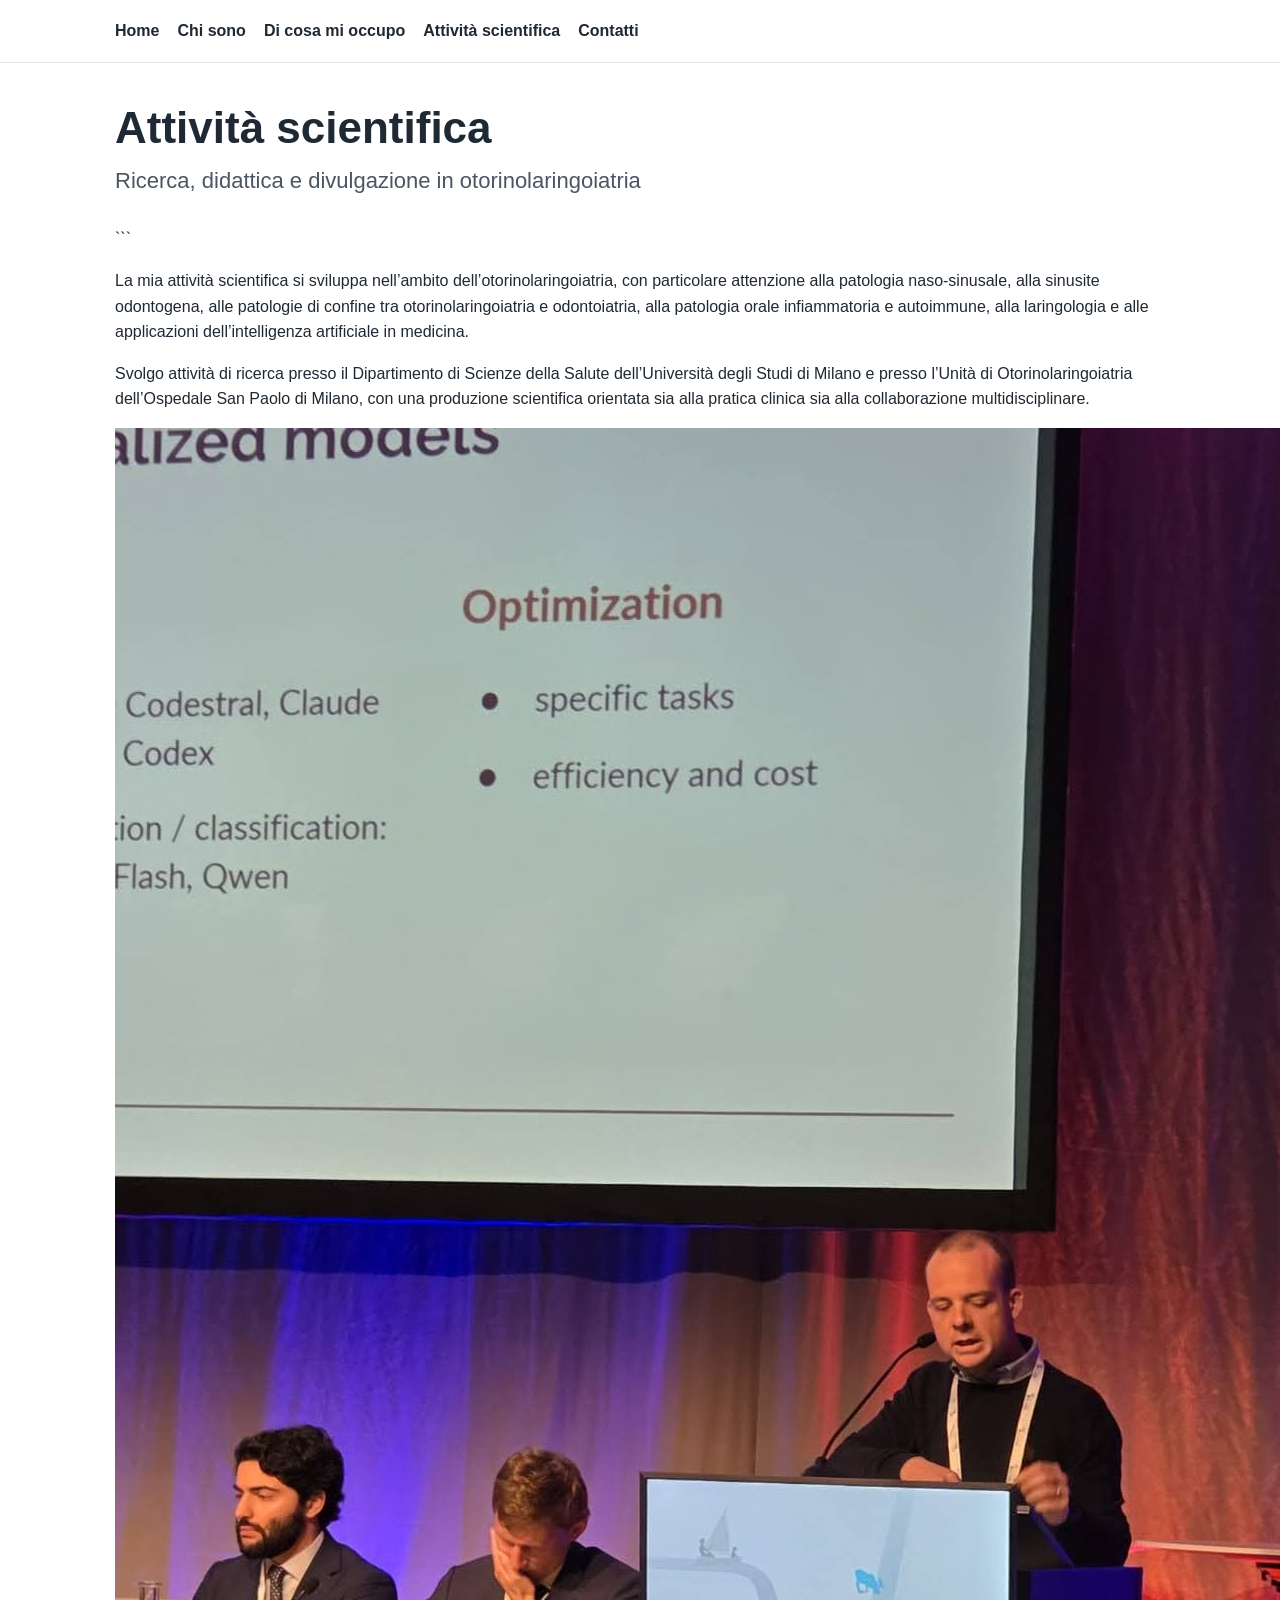
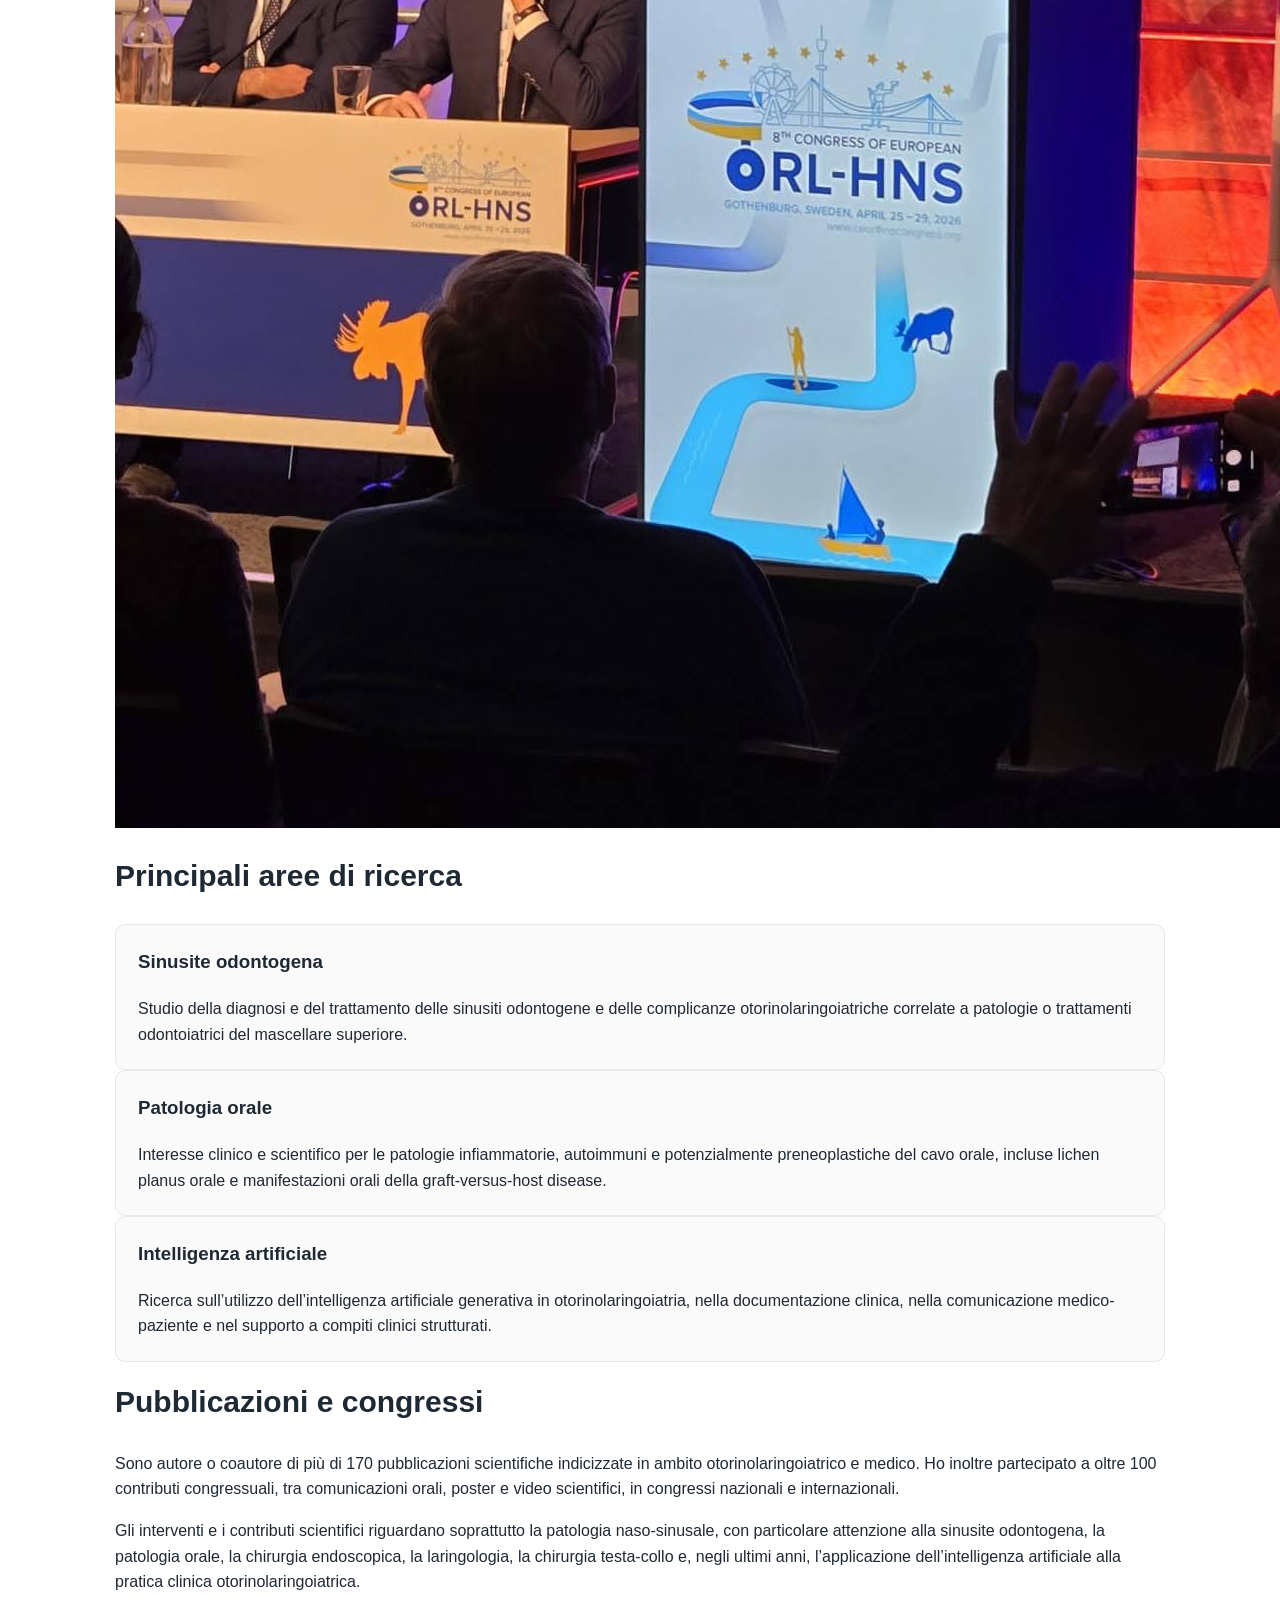
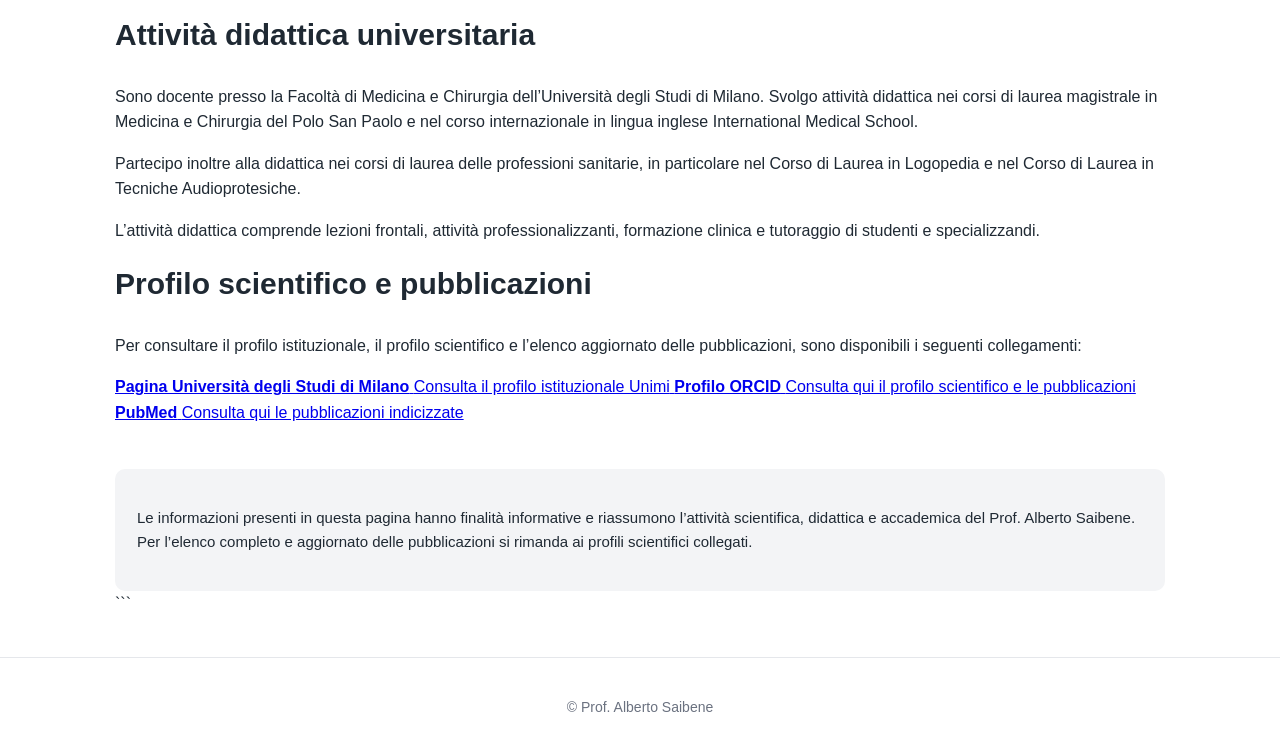
==== attivita-scientifica.html @ 61147c8d "Create attivita-scientifica.html" ====
<!DOCTYPE html>

<html lang="it">
<head>
  <meta charset="UTF-8">
  <meta name="viewport" content="width=device-width, initial-scale=1.0">

  <title>Attività scientifica | Prof. Alberto Saibene, otorinolaringoiatra a Milano</title>
  <meta name="description" content="Attività scientifica e didattica del Prof. Alberto Saibene: ricerca in otorinolaringoiatria, sinusite odontogena, patologia orale, laringologia, chirurgia endoscopica e intelligenza artificiale.">

  <link rel="stylesheet" href="style.css">
</head>

<body>
  <header>
    <nav>
      <a href="index.html">Home</a>
      <a href="chi-sono.html">Chi sono</a>
      <a href="cosa-tratto.html">Di cosa mi occupo</a>
      <a href="attivita-scientifica.html">Attività scientifica</a>
      <a href="contatti.html">Contatti</a>
    </nav>
  </header>

  <main>
    <section class="science-intro">
      <div class="science-text">
        <h1>Attività scientifica</h1>
        <p class="subtitle">Ricerca, didattica e divulgazione in otorinolaringoiatria</p>

```
    <p>
      La mia attività scientifica si sviluppa nell’ambito dell’otorinolaringoiatria,
      con particolare attenzione alla patologia naso-sinusale, alla sinusite odontogena,
      alle patologie di confine tra otorinolaringoiatria e odontoiatria, alla patologia
      orale infiammatoria e autoimmune, alla laringologia e alle applicazioni
      dell’intelligenza artificiale in medicina.
    </p>

    <p>
      Svolgo attività di ricerca presso il Dipartimento di Scienze della Salute
      dell’Università degli Studi di Milano e presso l’Unità di Otorinolaringoiatria
      dell’Ospedale San Paolo di Milano, con una produzione scientifica orientata sia
      alla pratica clinica sia alla collaborazione multidisciplinare.
    </p>
  </div>

  <div class="science-photo-container">
    <img src="podium-speaker.jpg" alt="Prof. Alberto Saibene durante una relazione scientifica" class="science-photo">
  </div>
</section>

<section class="highlight-box">
  <h2>Principali aree di ricerca</h2>

  <div class="feature-grid">
    <article>
      <h3>Sinusite odontogena</h3>
      <p>
        Studio della diagnosi e del trattamento delle sinusiti odontogene e delle
        complicanze otorinolaringoiatriche correlate a patologie o trattamenti
        odontoiatrici del mascellare superiore.
      </p>
    </article>

    <article>
      <h3>Patologia orale</h3>
      <p>
        Interesse clinico e scientifico per le patologie infiammatorie, autoimmuni
        e potenzialmente preneoplastiche del cavo orale, incluse lichen planus orale
        e manifestazioni orali della graft-versus-host disease.
      </p>
    </article>

    <article>
      <h3>Intelligenza artificiale</h3>
      <p>
        Ricerca sull’utilizzo dell’intelligenza artificiale generativa in
        otorinolaringoiatria, nella documentazione clinica, nella comunicazione
        medico-paziente e nel supporto a compiti clinici strutturati.
      </p>
    </article>
  </div>
</section>

<section class="content-section">
  <h2>Pubblicazioni e congressi</h2>

  <p>
    Sono autore o coautore di più di 170 pubblicazioni scientifiche indicizzate
    in ambito otorinolaringoiatrico e medico. Ho inoltre partecipato a oltre 100
    contributi congressuali, tra comunicazioni orali, poster e video scientifici,
    in congressi nazionali e internazionali.
  </p>

  <p>
    Gli interventi e i contributi scientifici riguardano soprattutto la patologia
    naso-sinusale, con particolare attenzione alla sinusite odontogena, la patologia
    orale, la chirurgia endoscopica, la laringologia, la chirurgia testa-collo e,
    negli ultimi anni, l’applicazione dell’intelligenza artificiale alla pratica
    clinica otorinolaringoiatrica.
  </p>
</section>

<section class="content-section">
  <h2>Attività didattica universitaria</h2>

  <p>
    Sono docente presso la Facoltà di Medicina e Chirurgia dell’Università degli
    Studi di Milano. Svolgo attività didattica nei corsi di laurea magistrale in
    Medicina e Chirurgia del Polo San Paolo e nel corso internazionale in lingua
    inglese International Medical School.
  </p>

  <p>
    Partecipo inoltre alla didattica nei corsi di laurea delle professioni sanitarie,
    in particolare nel Corso di Laurea in Logopedia e nel Corso di Laurea in Tecniche
    Audioprotesiche.
  </p>

  <p>
    L’attività didattica comprende lezioni frontali, attività professionalizzanti,
    formazione clinica e tutoraggio di studenti e specializzandi.
  </p>
</section>

<section class="content-section">
  <h2>Profilo scientifico e pubblicazioni</h2>

  <p>
    Per consultare il profilo istituzionale, il profilo scientifico e l’elenco
    aggiornato delle pubblicazioni, sono disponibili i seguenti collegamenti:
  </p>

  <div class="link-grid">
    <a class="link-card" href="https://www.unimi.it/it/ugov/person/alberto-saibene" target="_blank" rel="noopener noreferrer">
      <strong>Pagina Università degli Studi di Milano</strong>
      <span>Consulta il profilo istituzionale Unimi</span>
    </a>

    <a class="link-card" href="https://orcid.org/0000-0003-1457-6871" target="_blank" rel="noopener noreferrer">
      <strong>Profilo ORCID</strong>
      <span>Consulta qui il profilo scientifico e le pubblicazioni</span>
    </a>

    <a class="link-card" href="https://pubmed.ncbi.nlm.nih.gov/?term=saibene+am&sort=date" target="_blank" rel="noopener noreferrer">
      <strong>PubMed</strong>
      <span>Consulta qui le pubblicazioni indicizzate</span>
    </a>
  </div>
</section>

<section class="note">
  <p>
    Le informazioni presenti in questa pagina hanno finalità informative e riassumono
    l’attività scientifica, didattica e accademica del Prof. Alberto Saibene. Per
    l’elenco completo e aggiornato delle pubblicazioni si rimanda ai profili scientifici
    collegati.
  </p>
</section>
```

  </main>

  <footer>
    <p>© Prof. Alberto Saibene</p>
  </footer>
</body>
</html>
---- style.css ----
body {
  margin: 0;
  font-family: Arial, Helvetica, sans-serif;
  color: #1f2933;
  background: #ffffff;
  line-height: 1.6;
}

header {
  border-bottom: 1px solid #e5e7eb;
  background: #ffffff;
}

nav {
  max-width: 1050px;
  margin: 0 auto;
  padding: 18px 24px;
  display: flex;
  gap: 18px;
  flex-wrap: wrap;
}

nav a {
  color: #1f2933;
  text-decoration: none;
  font-weight: 600;
}

nav a:hover {
  text-decoration: underline;
}

main {
  max-width: 1050px;
  margin: 0 auto;
  padding: 40px 24px;
}

.hero {
  padding: 48px 0 56px 0;
  max-width: 780px;
}

h1 {
  font-size: 44px;
  line-height: 1.15;
  margin: 0 0 10px 0;
}

h2 {
  font-size: 30px;
  margin-top: 16px;
}

h3 {
  margin-top: 0;
}

.subtitle {
  font-size: 22px;
  color: #4b5563;
  margin-top: 0;
  margin-bottom: 28px;
}

.button {
  display: inline-block;
  margin-top: 22px;
  padding: 12px 18px;
  background: #1f2933;
  color: white;
  text-decoration: none;
  border-radius: 6px;
  font-weight: 600;
}

.button:hover {
  background: #374151;
}

.cards {
  display: grid;
  grid-template-columns: repeat(auto-fit, minmax(220px, 1fr));
  gap: 20px;
  margin-top: 24px;
}

article {
  border: 1px solid #e5e7eb;
  border-radius: 10px;
  padding: 22px;
  background: #fafafa;
}

article p {
  margin-bottom: 0;
}

.note {
  margin-top: 44px;
  padding: 22px;
  background: #f3f4f6;
  border-radius: 10px;
  font-size: 15px;
}

footer {
  border-top: 1px solid #e5e7eb;
  text-align: center;
  padding: 24px;
  color: #6b7280;
  font-size: 14px;
}

@media (max-width: 700px) {
  nav {
    gap: 12px;
    font-size: 15px;
  }

  main {
    padding: 28px 20px;
  }

  h1 {
    font-size: 34px;
  }

  h2 {
    font-size: 25px;
  }

  .subtitle {
    font-size: 19px;
  }

  .hero {
    padding: 34px 0 42px 0;
  }
}

.profile {
  display: grid;
  grid-template-columns: 1.8fr 1fr;
  gap: 40px;
  align-items: start;
}

.profile-photo-container {
  text-align: center;
}

.profile-photo {
  width: 100%;
  max-width: 320px;
  border-radius: 12px;
  border: 1px solid #e5e7eb;
}

@media (max-width: 800px) {
  .profile {
    grid-template-columns: 1fr;
  }

  .profile-photo-container {
    text-align: left;
  }

  .profile-photo {
    max-width: 260px;
  }
}

.hero-with-logo {
  display: grid;
  grid-template-columns: 1.6fr 0.8fr;
  gap: 40px;
  align-items: center;
  max-width: none;
}

.hero-text {
  max-width: 780px;
}

.hero-logo-container {
  text-align: right;
}

.hero-logo {
  width: 100%;
  max-width: 260px;
  height: auto;
}

@media (max-width: 800px) {
 .hero-with-logo {
  display: flex;
  align-items: right;
  justify-content: space-between;
  gap: 48px;
  max-width: none;
}

.hero-text {
  flex: 1;
  max-width: 760px;
}

.hero-logo-container {
  flex: 0 0 260px;
  text-align: right;
}

.hero-logo {
  width: 100%;
  max-width: 260px;
  height: auto;
}

/* Su schermi piccoli lo tiene comunque accanto, solo più compatto */
@media (max-width: 800px) {
  .hero-with-logo {
    gap: 20px;
  }

  .hero-logo-container {
    flex: 0 0 120px;
  }

  .hero-logo {
    max-width: 120px;
  }

  .hero-with-logo {
  display: flex;
  align-items: center;
  justify-content: space-between;
  gap: 48px;
  max-width: none;
}

.hero-text {
  flex: 1;
  max-width: 760px;
}

.hero-logo-container {
  flex: 0 0 260px;
  text-align: right;
}

.hero-logo {
  width: 100%;
  max-width: 260px;
  height: auto;
}

/* Su schermi piccoli lo tiene comunque accanto, solo più compatto */
@media (max-width: 800px) {
  .hero-with-logo {
    gap: 20px;
  }

  .hero-logo-container {
    flex: 0 0 120px;
  }

  .hero-logo {
    max-width: 120px;
  }
}

  .content-section {
margin-bottom: 38px;
}

.content-section a,
.highlight-box a {
color: #1f2933;
font-weight: 600;
}

.content-section a:hover,
.highlight-box a:hover {
text-decoration: underline;
}

.highlight-box {
margin: 10px 0 44px 0;
padding: 26px;
background: #f3f4f6;
border-radius: 12px;
}

.highlight-box h2 {
margin-top: 0;
}

.feature-grid {
display: grid;
grid-template-columns: repeat(auto-fit, minmax(260px, 1fr));
gap: 22px;
margin-top: 22px;
}

.feature-grid article {
background: #ffffff;
border: 1px solid #e5e7eb;
border-radius: 10px;
padding: 22px;
}

.feature-grid article p:last-child {
margin-bottom: 0;
}

.content-section {
margin-bottom: 38px;
}

.content-section a,
.highlight-box a {
color: #1f2933;
font-weight: 600;
}

.content-section a:hover,
.highlight-box a:hover {
text-decoration: underline;
}

.highlight-box {
margin: 10px 0 44px 0;
padding: 26px;
background: #f3f4f6;
border-radius: 12px;
}

.highlight-box h2 {
margin-top: 0;
}

.feature-grid {
display: grid;
grid-template-columns: repeat(auto-fit, minmax(260px, 1fr));
gap: 22px;
margin-top: 22px;
}

.feature-grid article {
background: #ffffff;
border: 1px solid #e5e7eb;
border-radius: 10px;
padding: 22px;
}

.feature-grid article p:last-child {
margin-bottom: 0;
}

.references-list {
padding-left: 22px;
}

.references-list li {
margin-bottom: 12px;
}

.source-note {
font-size: 14px;
color: #6b7280;
}
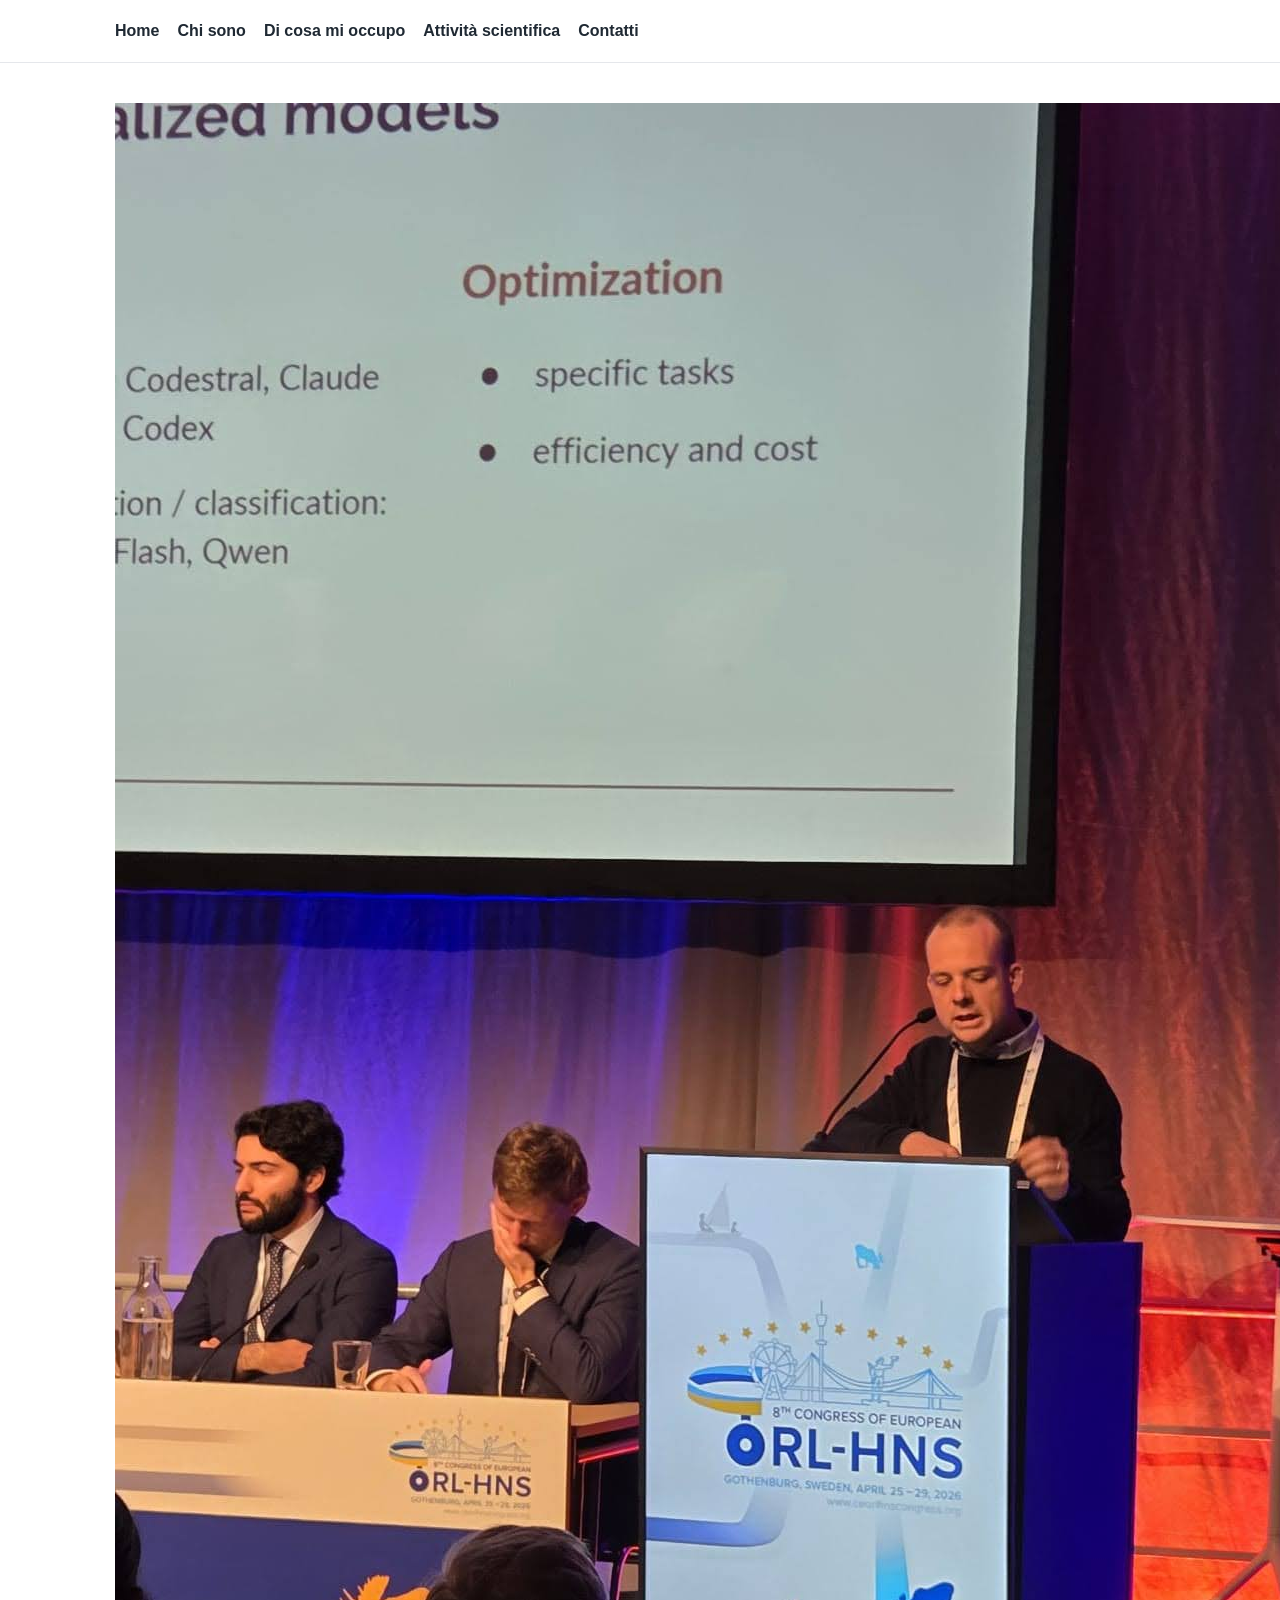
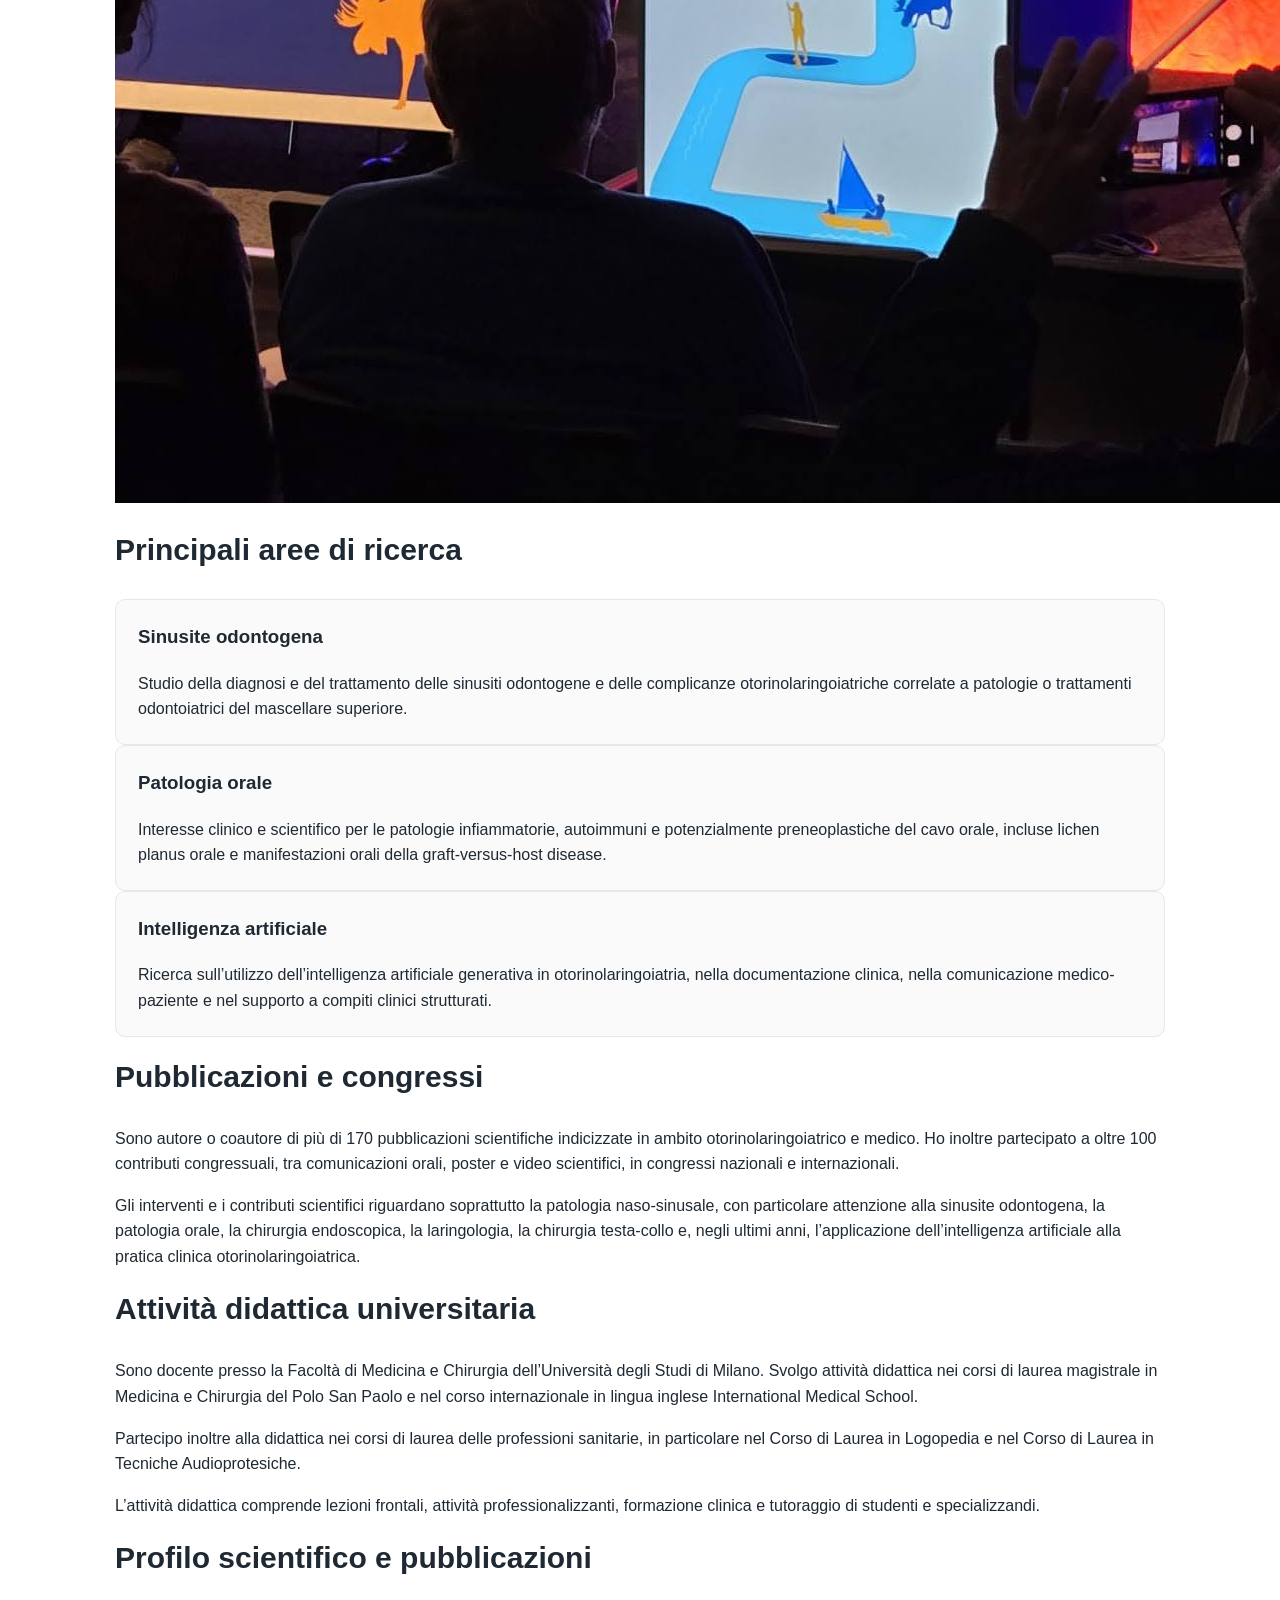
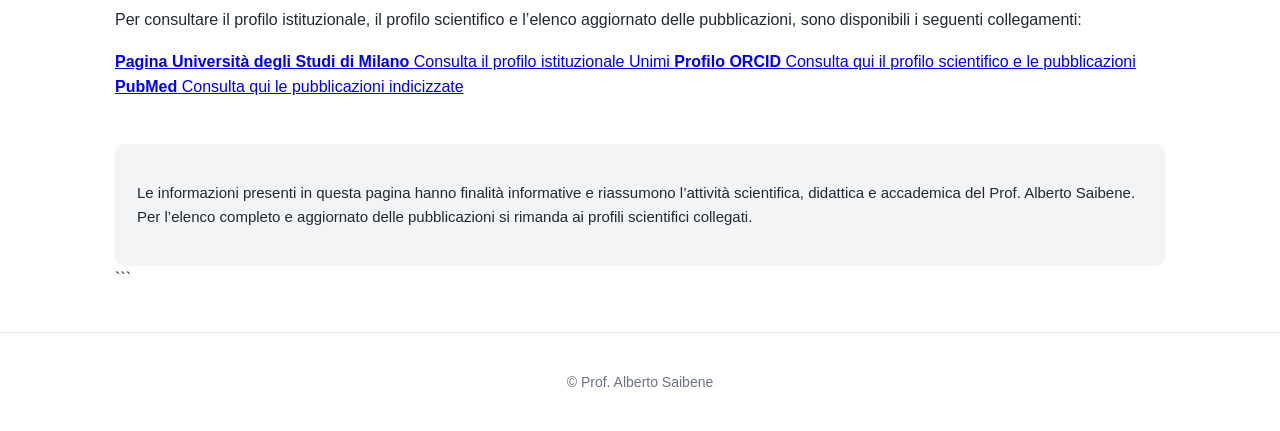
==== commit 54915e7d: "Update attivita-scientifica.html resize photo" ====
--- a/attivita-scientifica.html
+++ b/attivita-scientifica.html
@@ -23,29 +23,7 @@
   </header>
 
   <main>
-    <section class="science-intro">
-      <div class="science-text">
-        <h1>Attività scientifica</h1>
-        <p class="subtitle">Ricerca, didattica e divulgazione in otorinolaringoiatria</p>
-
-```
-    <p>
-      La mia attività scientifica si sviluppa nell’ambito dell’otorinolaringoiatria,
-      con particolare attenzione alla patologia naso-sinusale, alla sinusite odontogena,
-      alle patologie di confine tra otorinolaringoiatria e odontoiatria, alla patologia
-      orale infiammatoria e autoimmune, alla laringologia e alle applicazioni
-      dell’intelligenza artificiale in medicina.
-    </p>
-
-    <p>
-      Svolgo attività di ricerca presso il Dipartimento di Scienze della Salute
-      dell’Università degli Studi di Milano e presso l’Unità di Otorinolaringoiatria
-      dell’Ospedale San Paolo di Milano, con una produzione scientifica orientata sia
-      alla pratica clinica sia alla collaborazione multidisciplinare.
-    </p>
-  </div>
-
-  <div class="science-photo-container">
+    <div class="science-photo-container">
     <img src="podium-speaker.jpg" alt="Prof. Alberto Saibene durante una relazione scientifica" class="science-photo">
   </div>
 </section>
--- a/style.css
+++ b/style.css
@@ -372,4 +372,121 @@
 color: #6b7280;
 }
 
+  .science-intro {
+display: grid;
+grid-template-columns: 1.7fr 0.9fr;
+gap: 40px;
+align-items: start;
+margin-bottom: 44px;
+}
+
+.science-text {
+max-width: 760px;
+}
+
+.science-photo-container {
+text-align: right;
+}
+
+.science-photo {
+width: 100%;
+max-width: 320px;
+border-radius: 12px;
+border: 1px solid #e5e7eb;
+}
+
+.link-grid {
+display: grid;
+grid-template-columns: repeat(auto-fit, minmax(240px, 1fr));
+gap: 18px;
+margin-top: 22px;
+}
+
+.link-card {
+display: block;
+padding: 20px;
+border: 1px solid #e5e7eb;
+border-radius: 10px;
+background: #fafafa;
+color: #1f2933;
+text-decoration: none;
+}
+
+.link-card strong {
+display: block;
+margin-bottom: 8px;
+}
+
+.link-card span {
+display: block;
+color: #4b5563;
+font-size: 15px;
+}
+
+.link-card:hover {
+background: #f3f4f6;
+text-decoration: none;
+}
+
+@media (max-width: 800px) {
+.science-intro {
+grid-template-columns: 1fr;
+}
+
+.science-photo-container {
+text-align: left;
+}
+
+.science-photo {
+max-width: 260px;
+}
+}
+
+
+.science-intro {
+display: flex !important;
+flex-direction: row !important;
+align-items: flex-start;
+justify-content: space-between;
+gap: 36px;
+margin-bottom: 44px;
+}
+
+.science-text {
+flex: 1 1 auto;
+max-width: 720px;
+}
+
+.science-photo-container {
+flex: 0 0 220px;
+text-align: right;
+}
+
+.science-photo {
+display: block;
+width: 220px !important;
+max-width: 220px !important;
+height: auto !important;
+border-radius: 12px;
+border: 1px solid #e5e7eb;
+margin-left: auto;
+}
+
+@media (max-width: 650px) {
+.science-intro {
+flex-direction: column !important;
+}
+
+.science-photo-container {
+flex: none;
+text-align: left;
+}
+
+.science-photo {
+width: 180px !important;
+max-width: 180px !important;
+margin-left: 0;
+}
+}
+
   
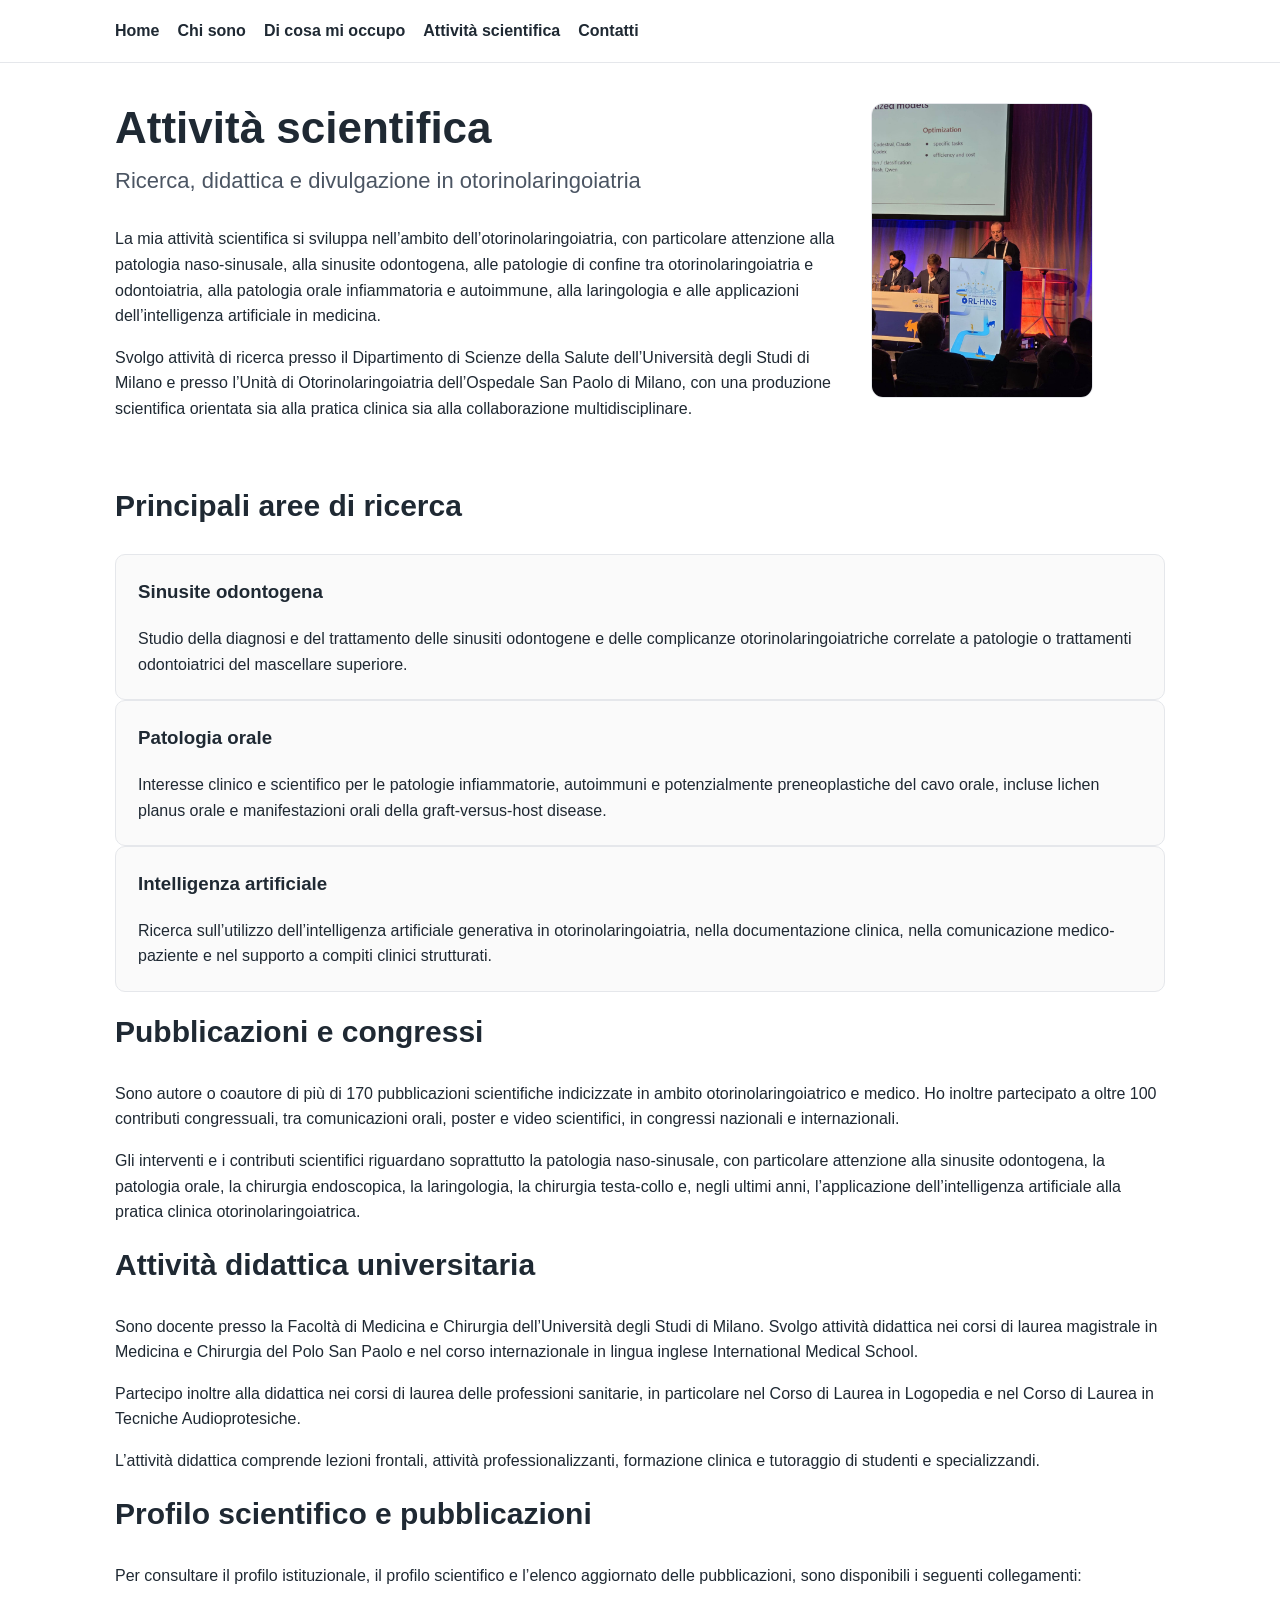
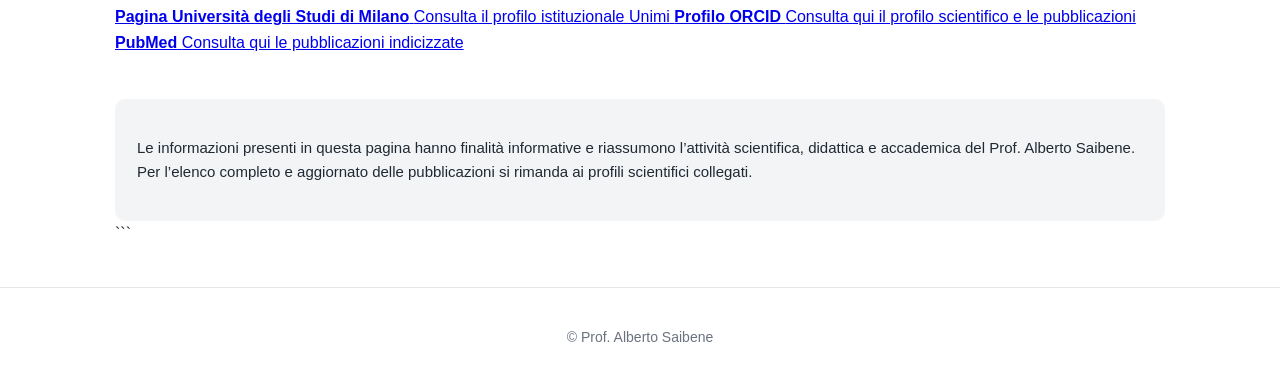
==== commit 89825ecc: "Update attivita-scientifica.html" ====
--- a/attivita-scientifica.html
+++ b/attivita-scientifica.html
@@ -23,8 +23,34 @@
   </header>
 
   <main>
-    <div class="science-photo-container">
-    <img src="podium-speaker.jpg" alt="Prof. Alberto Saibene durante una relazione scientifica" class="science-photo">
+  <section class="science-intro" style="display: flex; align-items: flex-start; gap: 36px; margin-bottom: 44px;">
+  <div class="science-text" style="flex: 1; max-width: 720px;">
+    <h1>Attività scientifica</h1>
+    <p class="subtitle">Ricerca, didattica e divulgazione in otorinolaringoiatria</p>
+
+    <p>
+      La mia attività scientifica si sviluppa nell’ambito dell’otorinolaringoiatria,
+      con particolare attenzione alla patologia naso-sinusale, alla sinusite odontogena,
+      alle patologie di confine tra otorinolaringoiatria e odontoiatria, alla patologia
+      orale infiammatoria e autoimmune, alla laringologia e alle applicazioni
+      dell’intelligenza artificiale in medicina.
+    </p>
+
+    <p>
+      Svolgo attività di ricerca presso il Dipartimento di Scienze della Salute
+      dell’Università degli Studi di Milano e presso l’Unità di Otorinolaringoiatria
+      dell’Ospedale San Paolo di Milano, con una produzione scientifica orientata sia
+      alla pratica clinica sia alla collaborazione multidisciplinare.
+    </p>
+  </div>
+
+  <div class="science-photo-container" style="flex: 0 0 220px; text-align: right;">
+    <img 
+      src="podium-speaker.jpg" 
+      alt="Prof. Alberto Saibene durante una relazione scientifica" 
+      class="science-photo"
+      style="width: 220px; max-width: 220px; height: auto; border-radius: 12px; border: 1px solid #e5e7eb;"
+    >
   </div>
 </section>
 
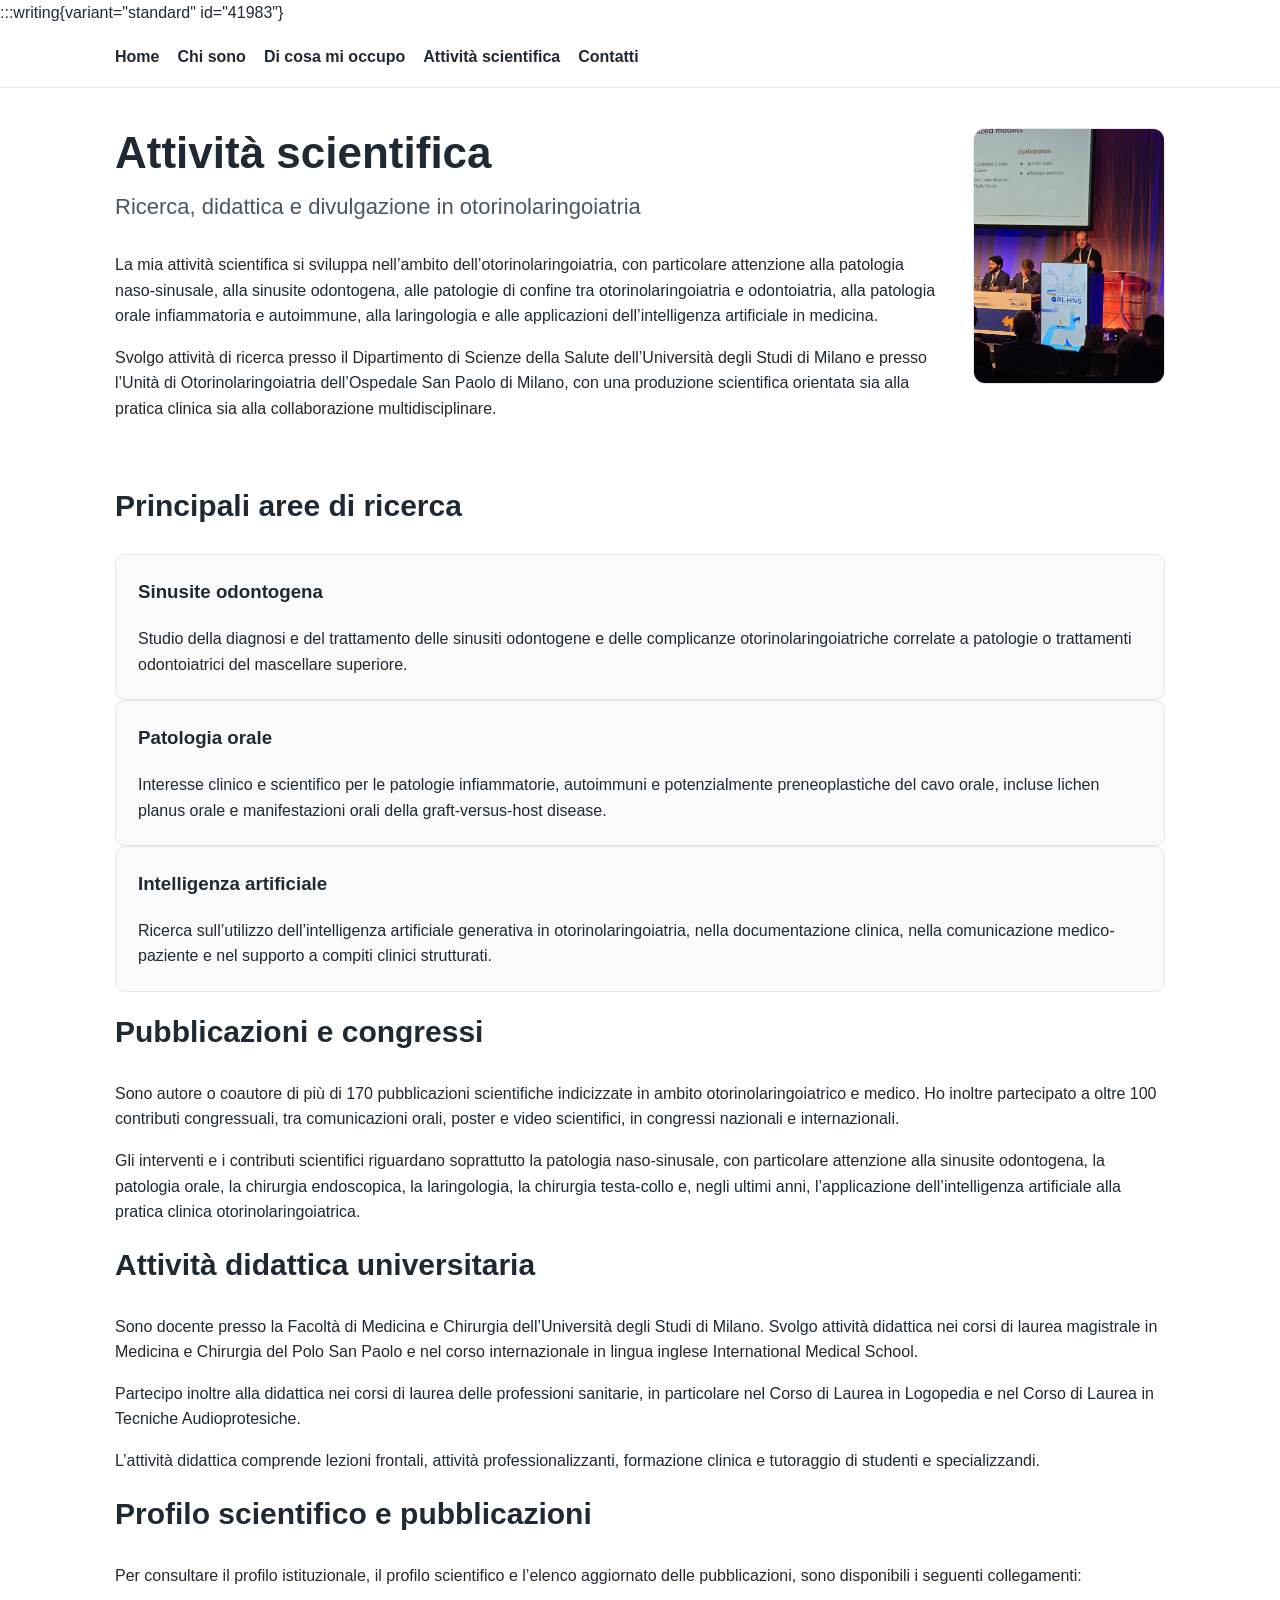
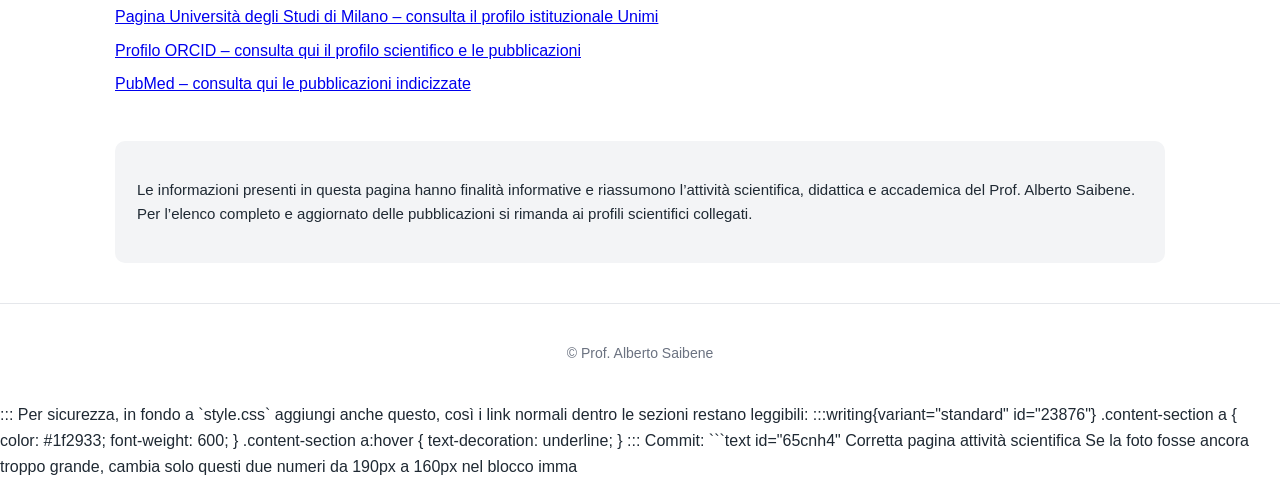
==== commit 023ee142: "Update attivita-scientifica.html rewritten entirely" ====
--- a/attivita-scientifica.html
+++ b/attivita-scientifica.html
@@ -1,5 +1,5 @@
+:::writing{variant="standard" id="41983"}
 <!DOCTYPE html>
-
 <html lang="it">
 <head>
   <meta charset="UTF-8">
@@ -23,147 +23,147 @@
   </header>
 
   <main>
-  <section class="science-intro" style="display: flex; align-items: flex-start; gap: 36px; margin-bottom: 44px;">
-  <div class="science-text" style="flex: 1; max-width: 720px;">
-    <h1>Attività scientifica</h1>
-    <p class="subtitle">Ricerca, didattica e divulgazione in otorinolaringoiatria</p>
+    <section style="display: flex; flex-direction: row; align-items: flex-start; gap: 32px; margin-bottom: 44px;">
+      <div style="flex: 1 1 auto; min-width: 0;">
+        <h1>Attività scientifica</h1>
+        <p class="subtitle">Ricerca, didattica e divulgazione in otorinolaringoiatria</p>
 
-    <p>
-      La mia attività scientifica si sviluppa nell’ambito dell’otorinolaringoiatria,
-      con particolare attenzione alla patologia naso-sinusale, alla sinusite odontogena,
-      alle patologie di confine tra otorinolaringoiatria e odontoiatria, alla patologia
-      orale infiammatoria e autoimmune, alla laringologia e alle applicazioni
-      dell’intelligenza artificiale in medicina.
-    </p>
+        <p>
+          La mia attività scientifica si sviluppa nell’ambito dell’otorinolaringoiatria,
+          con particolare attenzione alla patologia naso-sinusale, alla sinusite odontogena,
+          alle patologie di confine tra otorinolaringoiatria e odontoiatria, alla patologia
+          orale infiammatoria e autoimmune, alla laringologia e alle applicazioni
+          dell’intelligenza artificiale in medicina.
+        </p>
 
-    <p>
-      Svolgo attività di ricerca presso il Dipartimento di Scienze della Salute
-      dell’Università degli Studi di Milano e presso l’Unità di Otorinolaringoiatria
-      dell’Ospedale San Paolo di Milano, con una produzione scientifica orientata sia
-      alla pratica clinica sia alla collaborazione multidisciplinare.
-    </p>
-  </div>
+        <p>
+          Svolgo attività di ricerca presso il Dipartimento di Scienze della Salute
+          dell’Università degli Studi di Milano e presso l’Unità di Otorinolaringoiatria
+          dell’Ospedale San Paolo di Milano, con una produzione scientifica orientata sia
+          alla pratica clinica sia alla collaborazione multidisciplinare.
+        </p>
+      </div>
 
-  <div class="science-photo-container" style="flex: 0 0 220px; text-align: right;">
-    <img 
-      src="podium-speaker.jpg" 
-      alt="Prof. Alberto Saibene durante una relazione scientifica" 
-      class="science-photo"
-      style="width: 220px; max-width: 220px; height: auto; border-radius: 12px; border: 1px solid #e5e7eb;"
-    >
-  </div>
-</section>
+      <div style="flex: 0 0 190px; text-align: right;">
+        <img
+          src="podium-speaker.jpg"
+          alt="Prof. Alberto Saibene durante una relazione scientifica"
+          style="display: block; width: 190px; max-width: 190px; height: auto; border-radius: 12px; border: 1px solid #e5e7eb;"
+        >
+      </div>
+    </section>
 
-<section class="highlight-box">
-  <h2>Principali aree di ricerca</h2>
+    <section class="highlight-box">
+      <h2>Principali aree di ricerca</h2>
 
-  <div class="feature-grid">
-    <article>
-      <h3>Sinusite odontogena</h3>
+      <div class="feature-grid">
+        <article>
+          <h3>Sinusite odontogena</h3>
+          <p>
+            Studio della diagnosi e del trattamento delle sinusiti odontogene e delle
+            complicanze otorinolaringoiatriche correlate a patologie o trattamenti
+            odontoiatrici del mascellare superiore.
+          </p>
+        </article>
+
+        <article>
+          <h3>Patologia orale</h3>
+          <p>
+            Interesse clinico e scientifico per le patologie infiammatorie, autoimmuni
+            e potenzialmente preneoplastiche del cavo orale, incluse lichen planus orale
+            e manifestazioni orali della graft-versus-host disease.
+          </p>
+        </article>
+
+        <article>
+          <h3>Intelligenza artificiale</h3>
+          <p>
+            Ricerca sull’utilizzo dell’intelligenza artificiale generativa in
+            otorinolaringoiatria, nella documentazione clinica, nella comunicazione
+            medico-paziente e nel supporto a compiti clinici strutturati.
+          </p>
+        </article>
+      </div>
+    </section>
+
+    <section class="content-section">
+      <h2>Pubblicazioni e congressi</h2>
+
       <p>
-        Studio della diagnosi e del trattamento delle sinusiti odontogene e delle
-        complicanze otorinolaringoiatriche correlate a patologie o trattamenti
-        odontoiatrici del mascellare superiore.
+        Sono autore o coautore di più di 170 pubblicazioni scientifiche indicizzate
+        in ambito otorinolaringoiatrico e medico. Ho inoltre partecipato a oltre 100
+        contributi congressuali, tra comunicazioni orali, poster e video scientifici,
+        in congressi nazionali e internazionali.
       </p>
-    </article>
 
-    <article>
-      <h3>Patologia orale</h3>
       <p>
-        Interesse clinico e scientifico per le patologie infiammatorie, autoimmuni
-        e potenzialmente preneoplastiche del cavo orale, incluse lichen planus orale
-        e manifestazioni orali della graft-versus-host disease.
+        Gli interventi e i contributi scientifici riguardano soprattutto la patologia
+        naso-sinusale, con particolare attenzione alla sinusite odontogena, la patologia
+        orale, la chirurgia endoscopica, la laringologia, la chirurgia testa-collo e,
+        negli ultimi anni, l’applicazione dell’intelligenza artificiale alla pratica
+        clinica otorinolaringoiatrica.
       </p>
-    </article>
+    </section>
 
-    <article>
-      <h3>Intelligenza artificiale</h3>
+    <section class="content-section">
+      <h2>Attività didattica universitaria</h2>
+
       <p>
-        Ricerca sull’utilizzo dell’intelligenza artificiale generativa in
-        otorinolaringoiatria, nella documentazione clinica, nella comunicazione
-        medico-paziente e nel supporto a compiti clinici strutturati.
+        Sono docente presso la Facoltà di Medicina e Chirurgia dell’Università degli
+        Studi di Milano. Svolgo attività didattica nei corsi di laurea magistrale in
+        Medicina e Chirurgia del Polo San Paolo e nel corso internazionale in lingua
+        inglese International Medical School.
       </p>
-    </article>
-  </div>
-</section>
 
-<section class="content-section">
-  <h2>Pubblicazioni e congressi</h2>
+      <p>
+        Partecipo inoltre alla didattica nei corsi di laurea delle professioni sanitarie,
+        in particolare nel Corso di Laurea in Logopedia e nel Corso di Laurea in Tecniche
+        Audioprotesiche.
+      </p>
 
-  <p>
-    Sono autore o coautore di più di 170 pubblicazioni scientifiche indicizzate
-    in ambito otorinolaringoiatrico e medico. Ho inoltre partecipato a oltre 100
-    contributi congressuali, tra comunicazioni orali, poster e video scientifici,
-    in congressi nazionali e internazionali.
-  </p>
+      <p>
+        L’attività didattica comprende lezioni frontali, attività professionalizzanti,
+        formazione clinica e tutoraggio di studenti e specializzandi.
+      </p>
+    </section>
 
-  <p>
-    Gli interventi e i contributi scientifici riguardano soprattutto la patologia
-    naso-sinusale, con particolare attenzione alla sinusite odontogena, la patologia
-    orale, la chirurgia endoscopica, la laringologia, la chirurgia testa-collo e,
-    negli ultimi anni, l’applicazione dell’intelligenza artificiale alla pratica
-    clinica otorinolaringoiatrica.
-  </p>
-</section>
+    <section class="content-section">
+      <h2>Profilo scientifico e pubblicazioni</h2>
 
-<section class="content-section">
-  <h2>Attività didattica universitaria</h2>
+      <p>
+        Per consultare il profilo istituzionale, il profilo scientifico e l’elenco
+        aggiornato delle pubblicazioni, sono disponibili i seguenti collegamenti:
+      </p>
 
-  <p>
-    Sono docente presso la Facoltà di Medicina e Chirurgia dell’Università degli
-    Studi di Milano. Svolgo attività didattica nei corsi di laurea magistrale in
-    Medicina e Chirurgia del Polo San Paolo e nel corso internazionale in lingua
-    inglese International Medical School.
-  </p>
+      <div style="margin-top: 14px;">
+        <p style="margin: 0 0 8px 0;">
+          <a href="https://www.unimi.it/it/ugov/person/alberto-saibene" target="_blank" rel="noopener noreferrer">
+            Pagina Università degli Studi di Milano – consulta il profilo istituzionale Unimi
+          </a>
+        </p>
 
-  <p>
-    Partecipo inoltre alla didattica nei corsi di laurea delle professioni sanitarie,
-    in particolare nel Corso di Laurea in Logopedia e nel Corso di Laurea in Tecniche
-    Audioprotesiche.
-  </p>
+        <p style="margin: 0 0 8px 0;">
+          <a href="https://orcid.org/0000-0003-1457-6871" target="_blank" rel="noopener noreferrer">
+            Profilo ORCID – consulta qui il profilo scientifico e le pubblicazioni
+          </a>
+        </p>
 
-  <p>
-    L’attività didattica comprende lezioni frontali, attività professionalizzanti,
-    formazione clinica e tutoraggio di studenti e specializzandi.
-  </p>
-</section>
+        <p style="margin: 0;">
+          <a href="https://pubmed.ncbi.nlm.nih.gov/?term=saibene+am&sort=date" target="_blank" rel="noopener noreferrer">
+            PubMed – consulta qui le pubblicazioni indicizzate
+          </a>
+        </p>
+      </div>
+    </section>
 
-<section class="content-section">
-  <h2>Profilo scientifico e pubblicazioni</h2>
-
-  <p>
-    Per consultare il profilo istituzionale, il profilo scientifico e l’elenco
-    aggiornato delle pubblicazioni, sono disponibili i seguenti collegamenti:
-  </p>
-
-  <div class="link-grid">
-    <a class="link-card" href="https://www.unimi.it/it/ugov/person/alberto-saibene" target="_blank" rel="noopener noreferrer">
-      <strong>Pagina Università degli Studi di Milano</strong>
-      <span>Consulta il profilo istituzionale Unimi</span>
-    </a>
-
-    <a class="link-card" href="https://orcid.org/0000-0003-1457-6871" target="_blank" rel="noopener noreferrer">
-      <strong>Profilo ORCID</strong>
-      <span>Consulta qui il profilo scientifico e le pubblicazioni</span>
-    </a>
-
-    <a class="link-card" href="https://pubmed.ncbi.nlm.nih.gov/?term=saibene+am&sort=date" target="_blank" rel="noopener noreferrer">
-      <strong>PubMed</strong>
-      <span>Consulta qui le pubblicazioni indicizzate</span>
-    </a>
-  </div>
-</section>
-
-<section class="note">
-  <p>
-    Le informazioni presenti in questa pagina hanno finalità informative e riassumono
-    l’attività scientifica, didattica e accademica del Prof. Alberto Saibene. Per
-    l’elenco completo e aggiornato delle pubblicazioni si rimanda ai profili scientifici
-    collegati.
-  </p>
-</section>
-```
-
+    <section class="note">
+      <p>
+        Le informazioni presenti in questa pagina hanno finalità informative e riassumono
+        l’attività scientifica, didattica e accademica del Prof. Alberto Saibene. Per
+        l’elenco completo e aggiornato delle pubblicazioni si rimanda ai profili scientifici
+        collegati.
+      </p>
+    </section>
   </main>
 
   <footer>
@@ -171,3 +171,24 @@
   </footer>
 </body>
 </html>
+:::
+
+Per sicurezza, in fondo a `style.css` aggiungi anche questo, così i link normali dentro le sezioni restano leggibili:
+
+:::writing{variant="standard" id="23876"}
+.content-section a {
+  color: #1f2933;
+  font-weight: 600;
+}
+
+.content-section a:hover {
+  text-decoration: underline;
+}
+:::
+
+Commit:
+
+```text id="65cnh4"
+Corretta pagina attività scientifica
+
+Se la foto fosse ancora troppo grande, cambia solo questi due numeri da 190px a 160px nel blocco imma
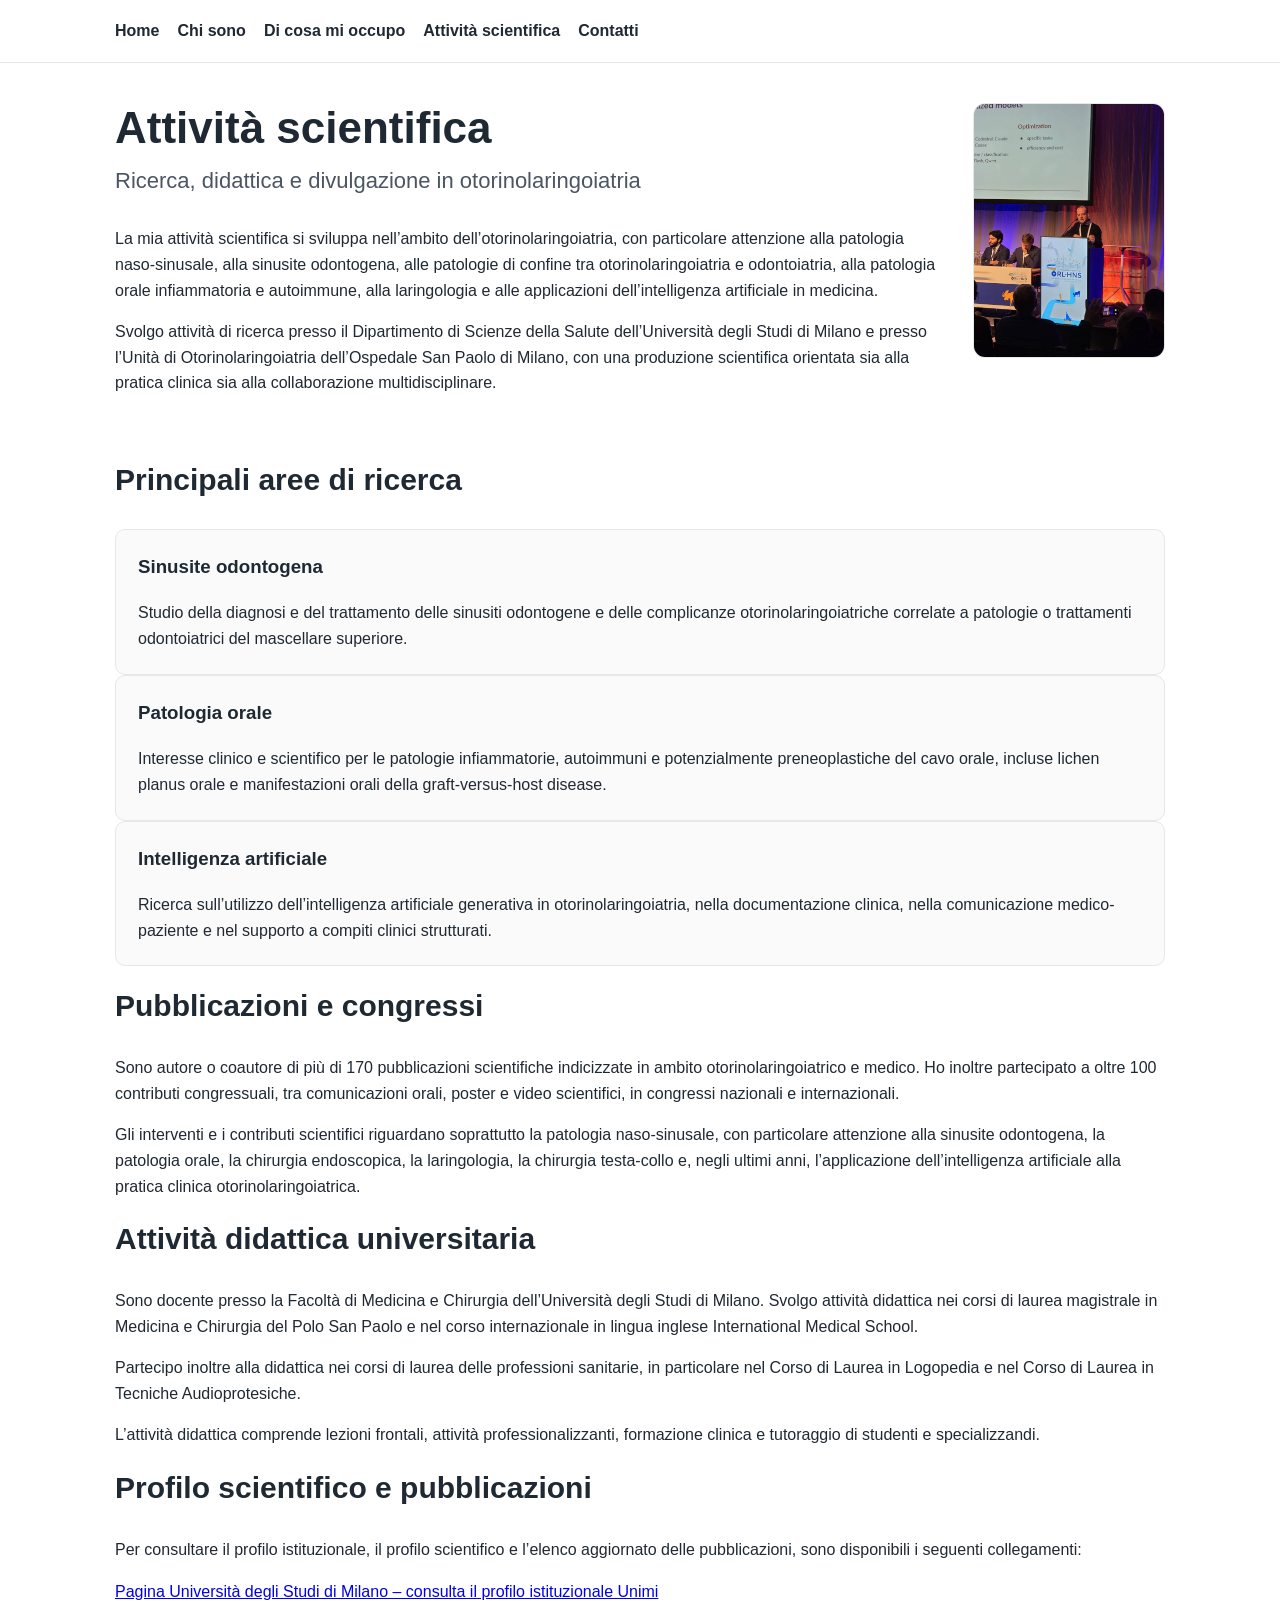
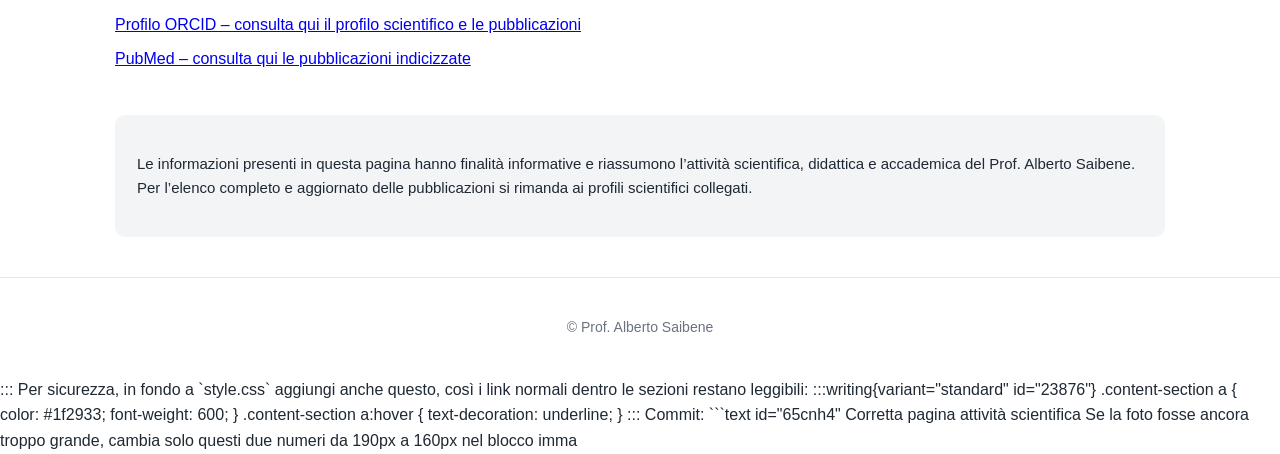
==== commit 5401846a: "Update attivita-scientifica.html" ====
--- a/attivita-scientifica.html
+++ b/attivita-scientifica.html
@@ -1,4 +1,3 @@
-:::writing{variant="standard" id="41983"}
 <!DOCTYPE html>
 <html lang="it">
 <head>
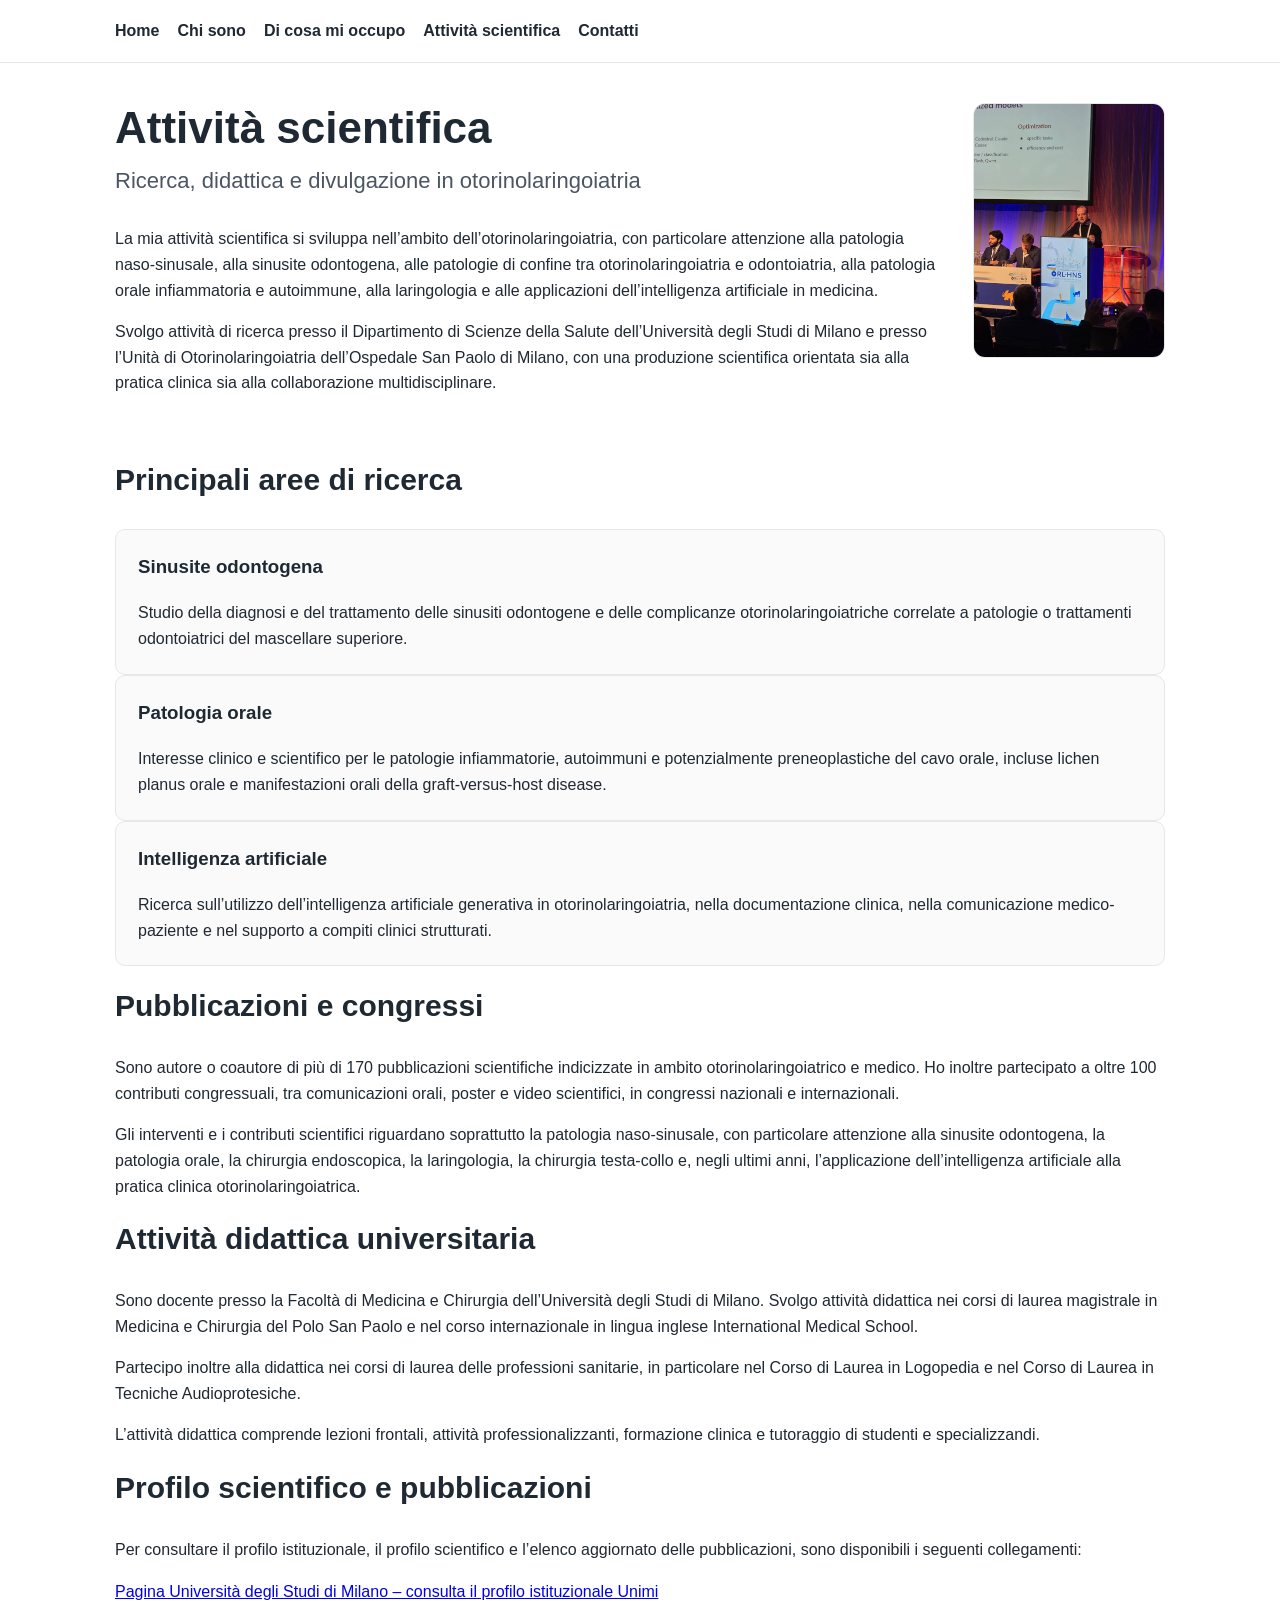
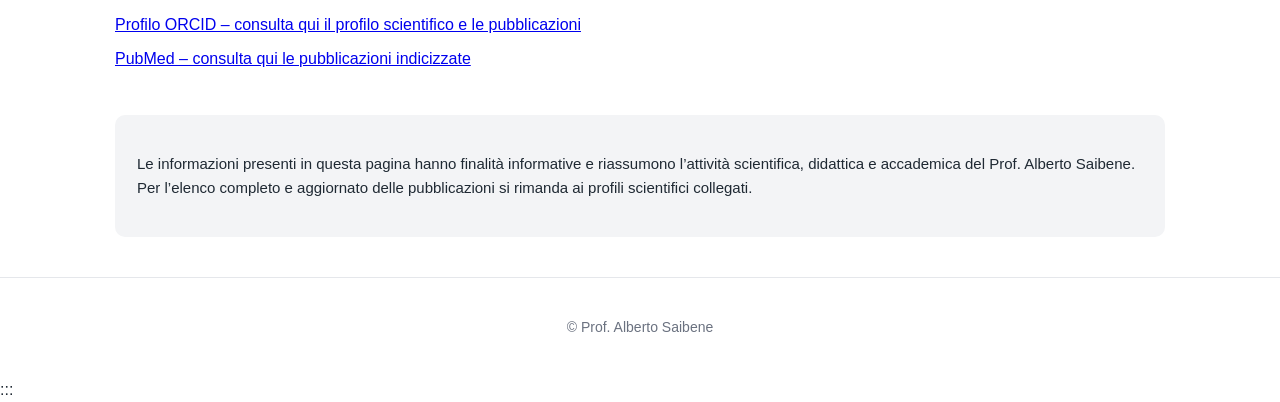
==== commit 1db4fa42: "Update attivita-scientifica.html" ====
--- a/attivita-scientifica.html
+++ b/attivita-scientifica.html
@@ -172,22 +172,3 @@
 </html>
 :::
 
-Per sicurezza, in fondo a `style.css` aggiungi anche questo, così i link normali dentro le sezioni restano leggibili:
-
-:::writing{variant="standard" id="23876"}
-.content-section a {
-  color: #1f2933;
-  font-weight: 600;
-}
-
-.content-section a:hover {
-  text-decoration: underline;
-}
-:::
-
-Commit:
-
-```text id="65cnh4"
-Corretta pagina attività scientifica
-
-Se la foto fosse ancora troppo grande, cambia solo questi due numeri da 190px a 160px nel blocco imma
--- a/style.css
+++ b/style.css
@@ -489,4 +489,46 @@
 }
 }
 
+  .simple-link-list {
+margin-top: 18px;
+}
+
+.simple-link-list p {
+margin: 0 0 8px 0;
+}
+
+.simple-link-list a,
+.contact-grid a {
+color: #1f2933;
+font-weight: 600;
+}
+
+.simple-link-list a:hover,
+.contact-grid a:hover {
+text-decoration: underline;
+}
+
+.contact-grid {
+display: grid;
+grid-template-columns: repeat(auto-fit, minmax(280px, 1fr));
+gap: 22px;
+margin-top: 22px;
+}
+
+.contact-grid article {
+background: #fafafa;
+border: 1px solid #e5e7eb;
+border-radius: 10px;
+padding: 22px;
+}
+
+.contact-grid article p:last-child {
+margin-bottom: 0;
+}
+
+.note h2 {
+margin-top: 0;
+}
+
+
   
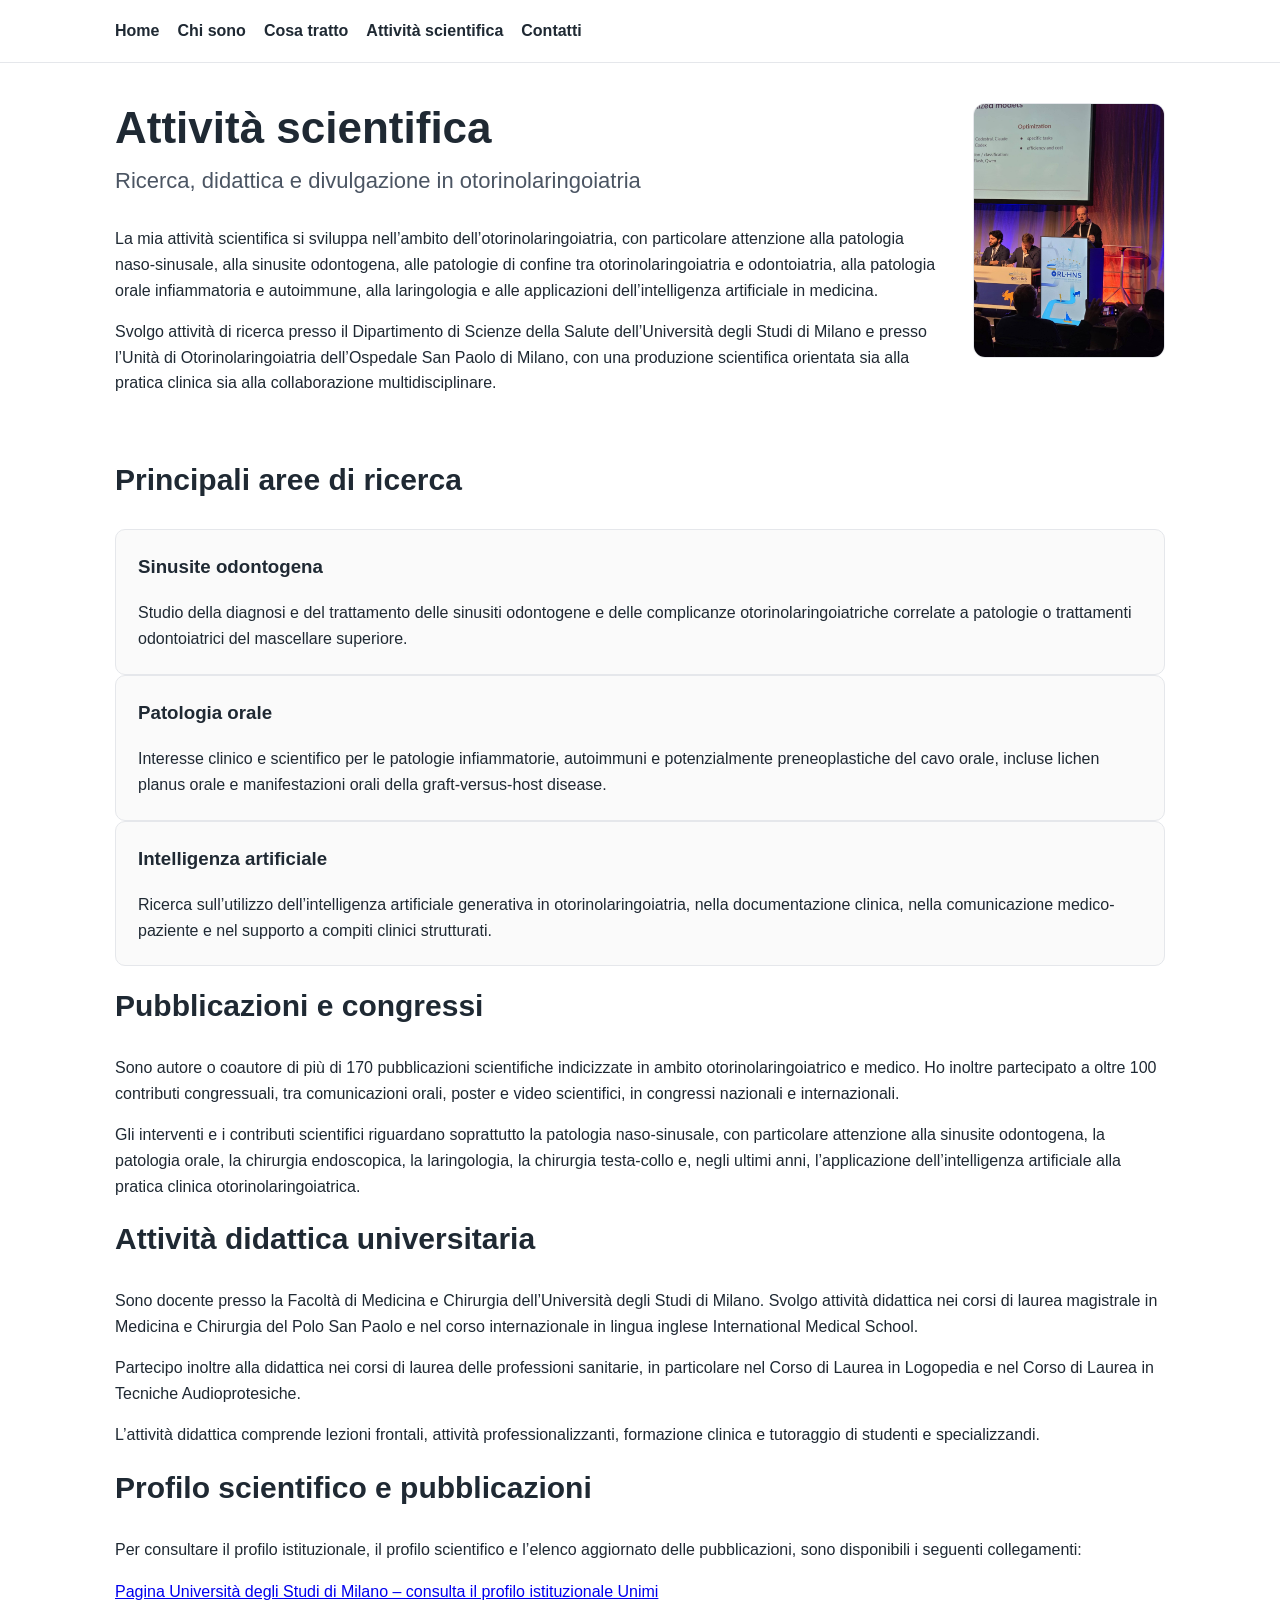
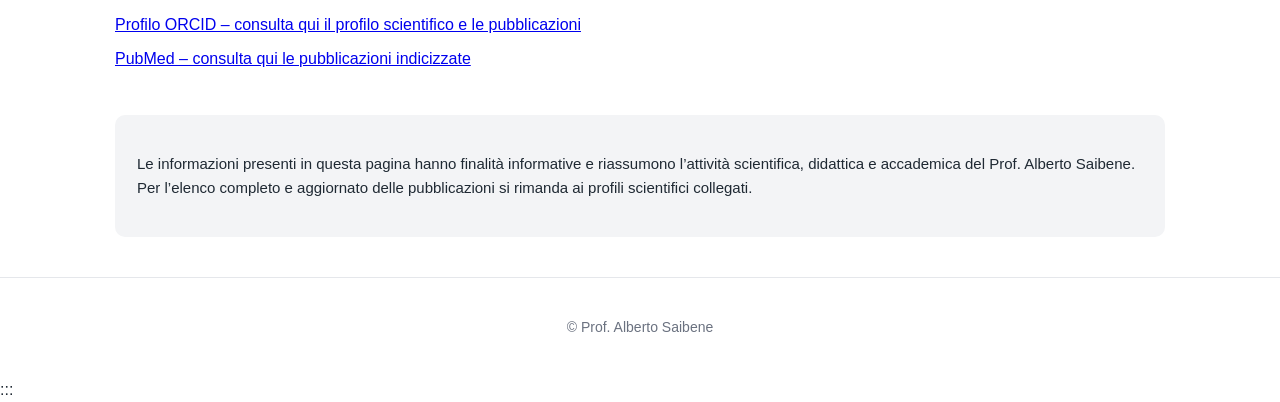
==== commit 39437293: "Update attivita-scientifica.html" ====
--- a/attivita-scientifica.html
+++ b/attivita-scientifica.html
@@ -15,7 +15,7 @@
     <nav>
       <a href="index.html">Home</a>
       <a href="chi-sono.html">Chi sono</a>
-      <a href="cosa-tratto.html">Di cosa mi occupo</a>
+      <a href="cosa-tratto.html">Cosa tratto</a>
       <a href="attivita-scientifica.html">Attività scientifica</a>
       <a href="contatti.html">Contatti</a>
     </nav>
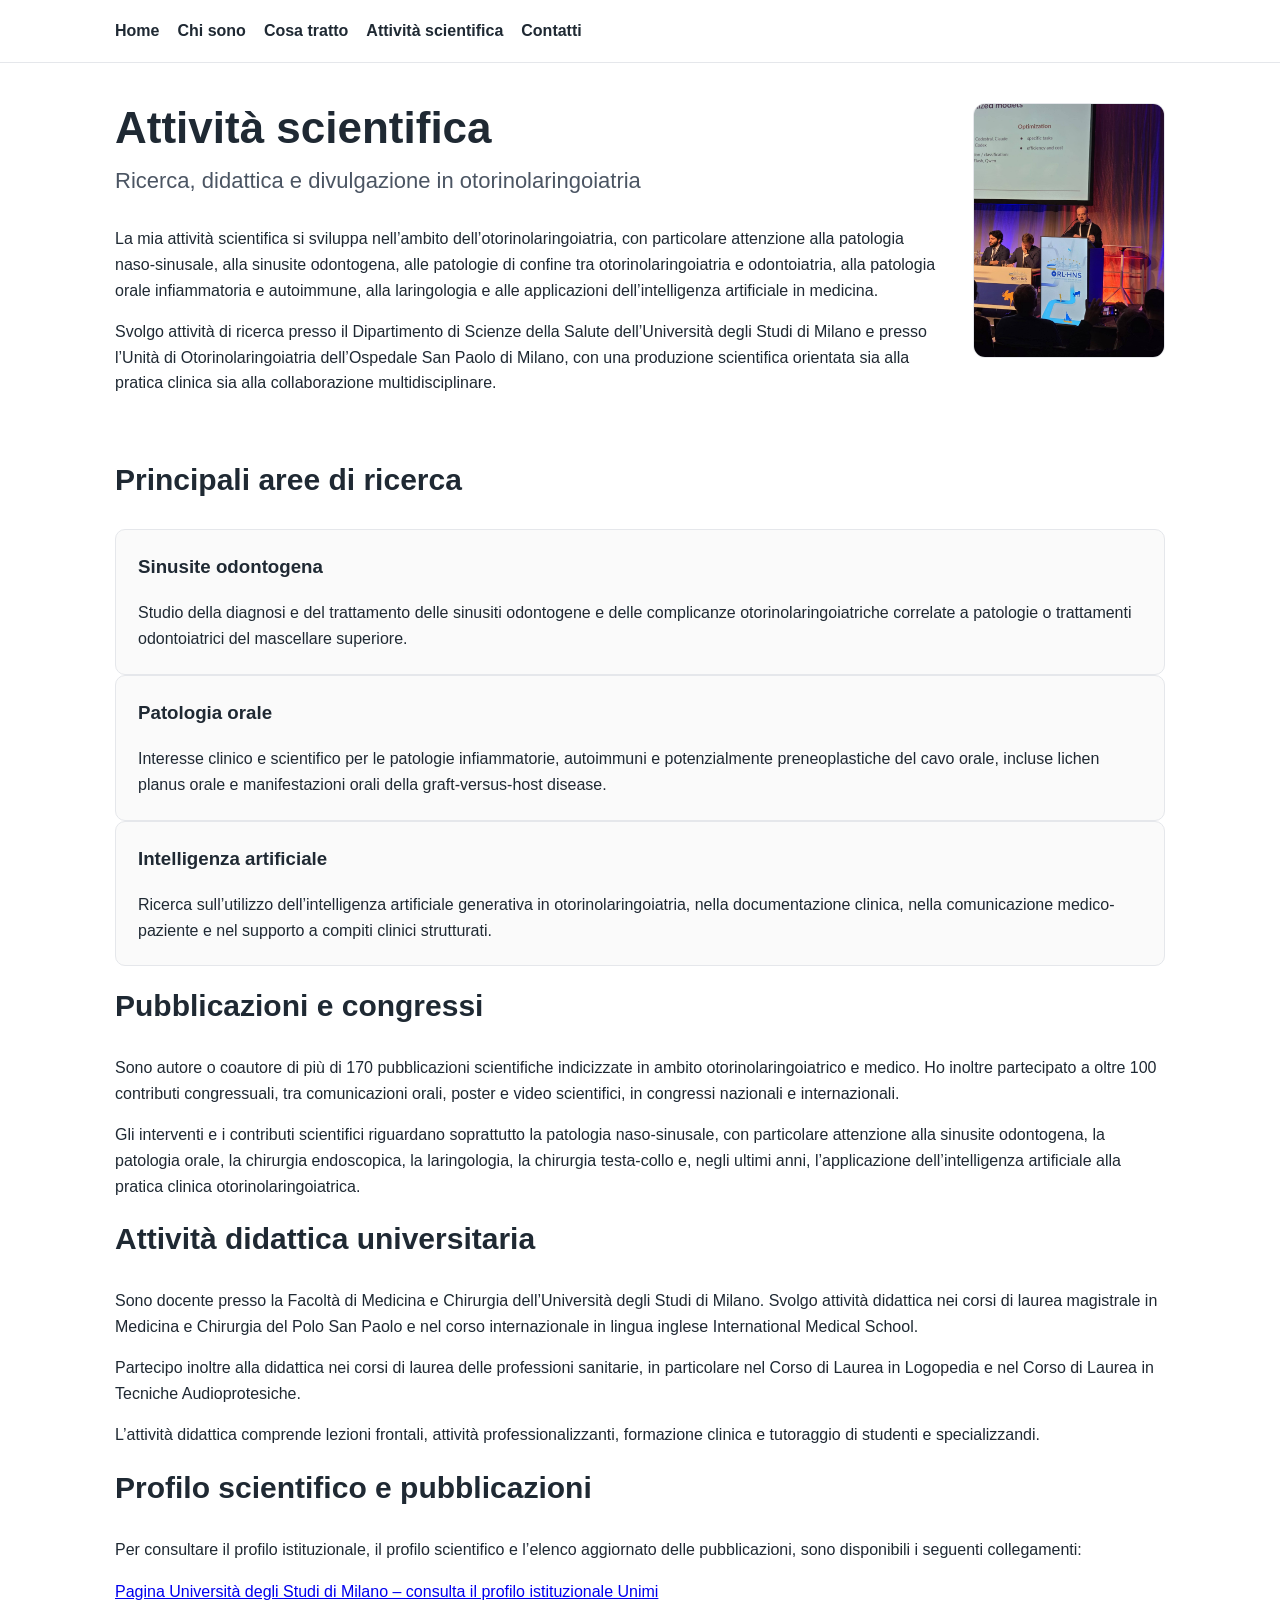
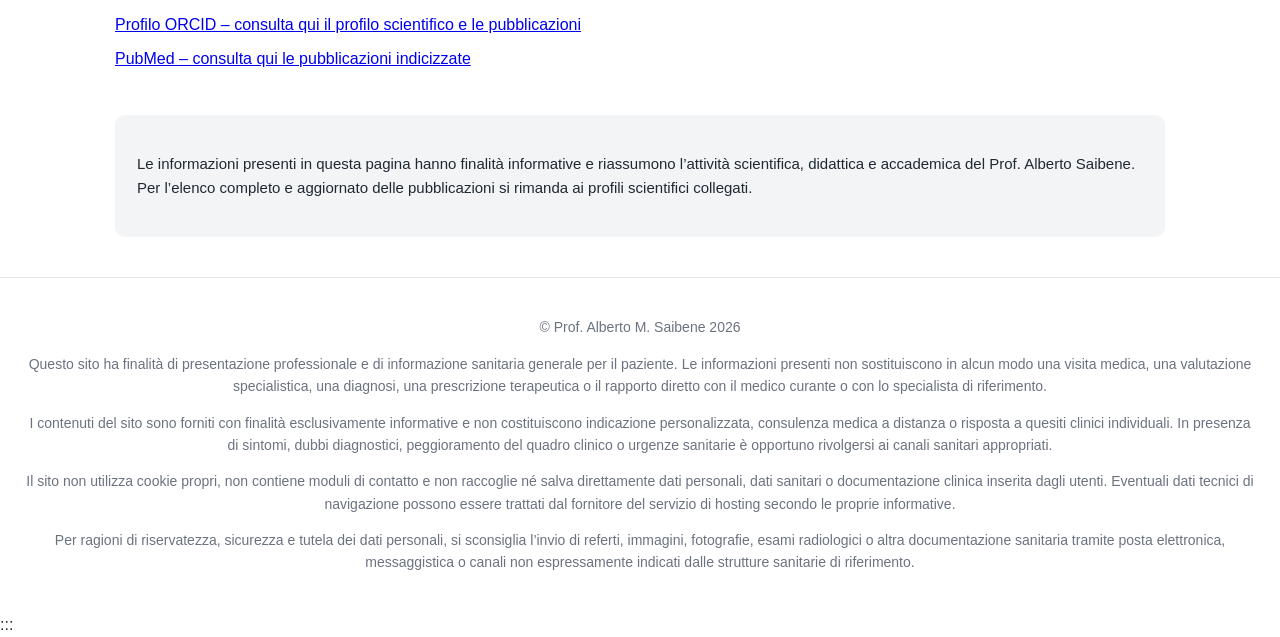
==== commit 151478ab: "Update attivita-scientifica.html" ====
--- a/attivita-scientifica.html
+++ b/attivita-scientifica.html
@@ -165,9 +165,37 @@
     </section>
   </main>
 
-  <footer>
-    <p>© Prof. Alberto Saibene</p>
-  </footer>
+<footer>
+  <p>© Prof. Alberto M. Saibene 2026</p>
+
+  <p class="footer-smallprint">
+    Questo sito ha finalità di presentazione professionale e di informazione sanitaria generale
+    per il paziente. Le informazioni presenti non sostituiscono in alcun modo una visita medica,
+    una valutazione specialistica, una diagnosi, una prescrizione terapeutica o il rapporto diretto
+    con il medico curante o con lo specialista di riferimento.
+  </p>
+
+  <p class="footer-smallprint">
+    I contenuti del sito sono forniti con finalità esclusivamente informative e non costituiscono
+    indicazione personalizzata, consulenza medica a distanza o risposta a quesiti clinici individuali.
+    In presenza di sintomi, dubbi diagnostici, peggioramento del quadro clinico o urgenze sanitarie
+    è opportuno rivolgersi ai canali sanitari appropriati.
+  </p>
+
+  <p class="footer-smallprint">
+    Il sito non utilizza cookie propri, non contiene moduli di contatto e non raccoglie né salva
+    direttamente dati personali, dati sanitari o documentazione clinica inserita dagli utenti.
+    Eventuali dati tecnici di navigazione possono essere trattati dal fornitore del servizio di
+    hosting secondo le proprie informative.
+  </p>
+
+  <p class="footer-smallprint">
+    Per ragioni di riservatezza, sicurezza e tutela dei dati personali, si sconsiglia l’invio di
+    referti, immagini, fotografie, esami radiologici o altra documentazione sanitaria tramite posta
+    elettronica, messaggistica o canali non espressamente indicati dalle strutture sanitarie di
+    riferimento.
+  </p>
+</footer>
 </body>
 </html>
 :::
--- a/style.css
+++ b/style.css
@@ -532,3 +532,11 @@
 
 
   
+.footer-smallprint {
+max-width: 900px;
+margin: 8px auto 0 auto;
+padding: 0 20px;
+font-size: 12px;
+line-height: 1.5;
+color: #6b7280;
+}
